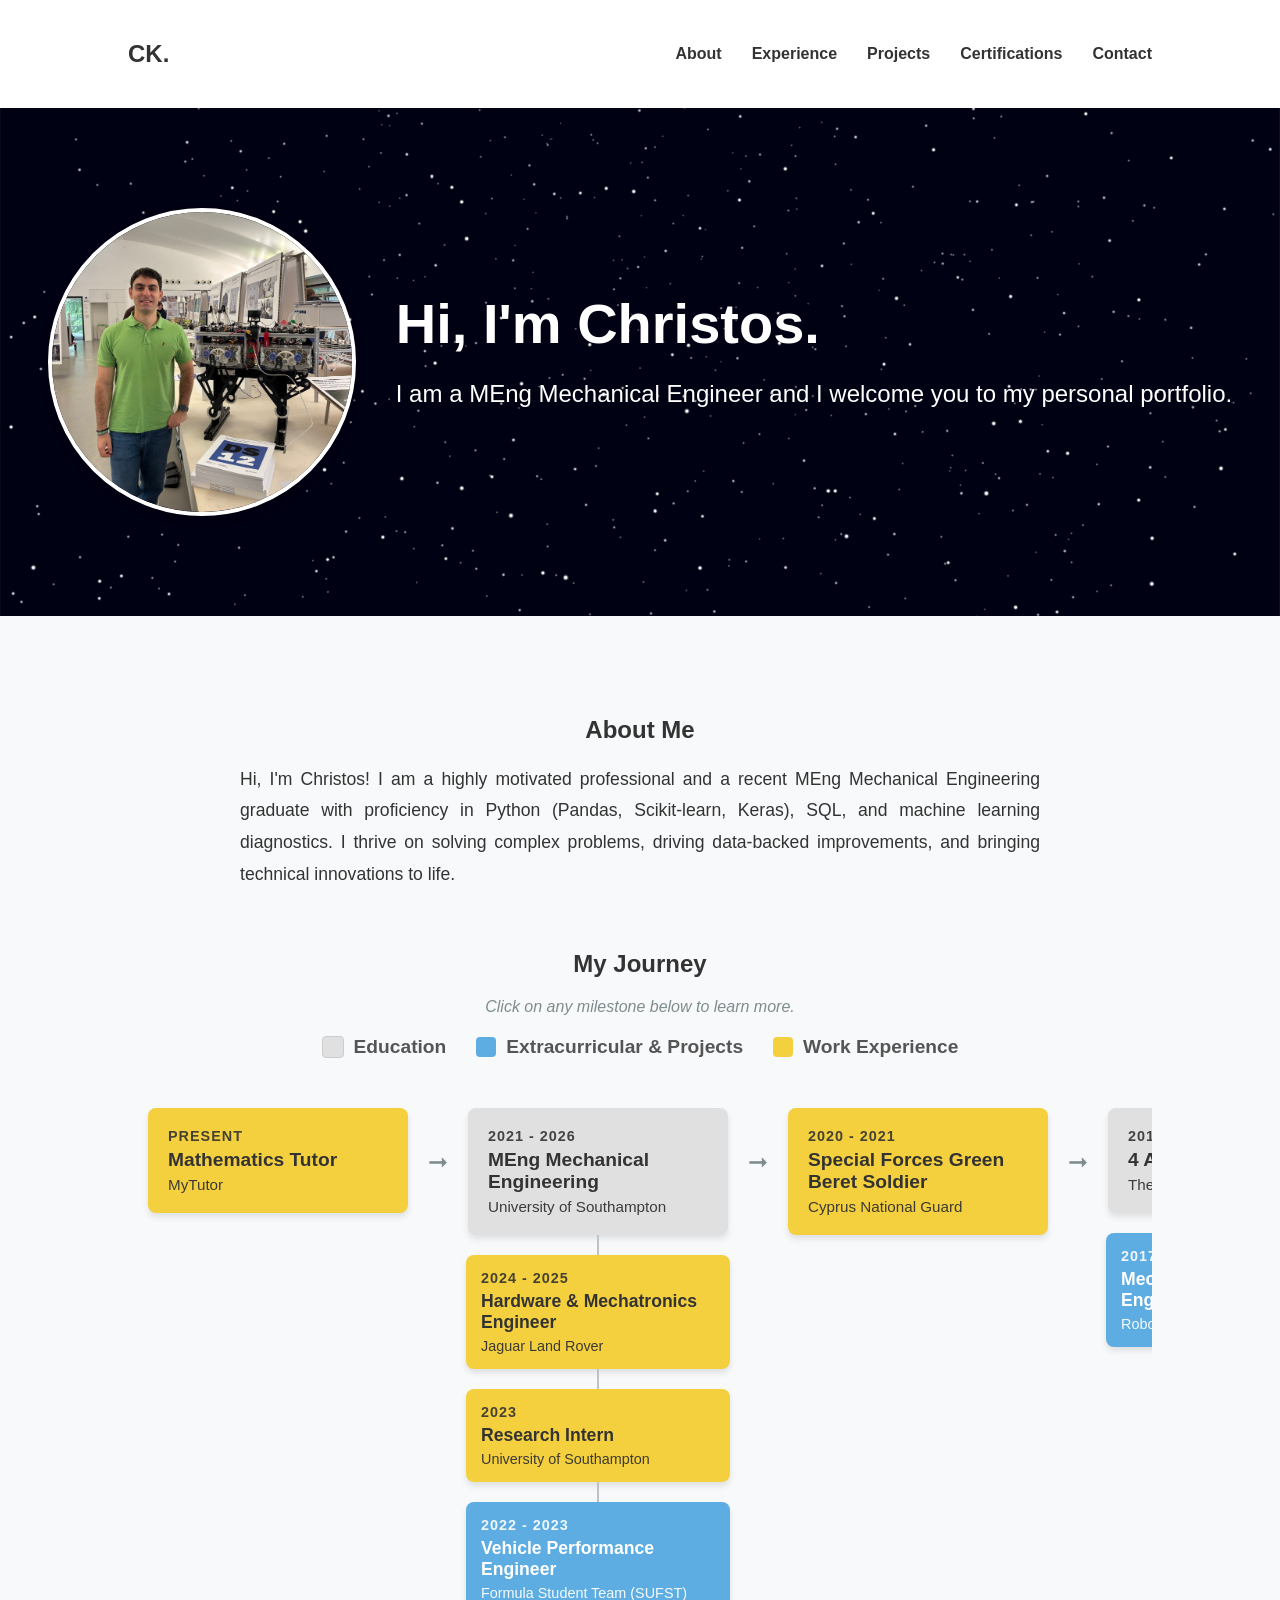
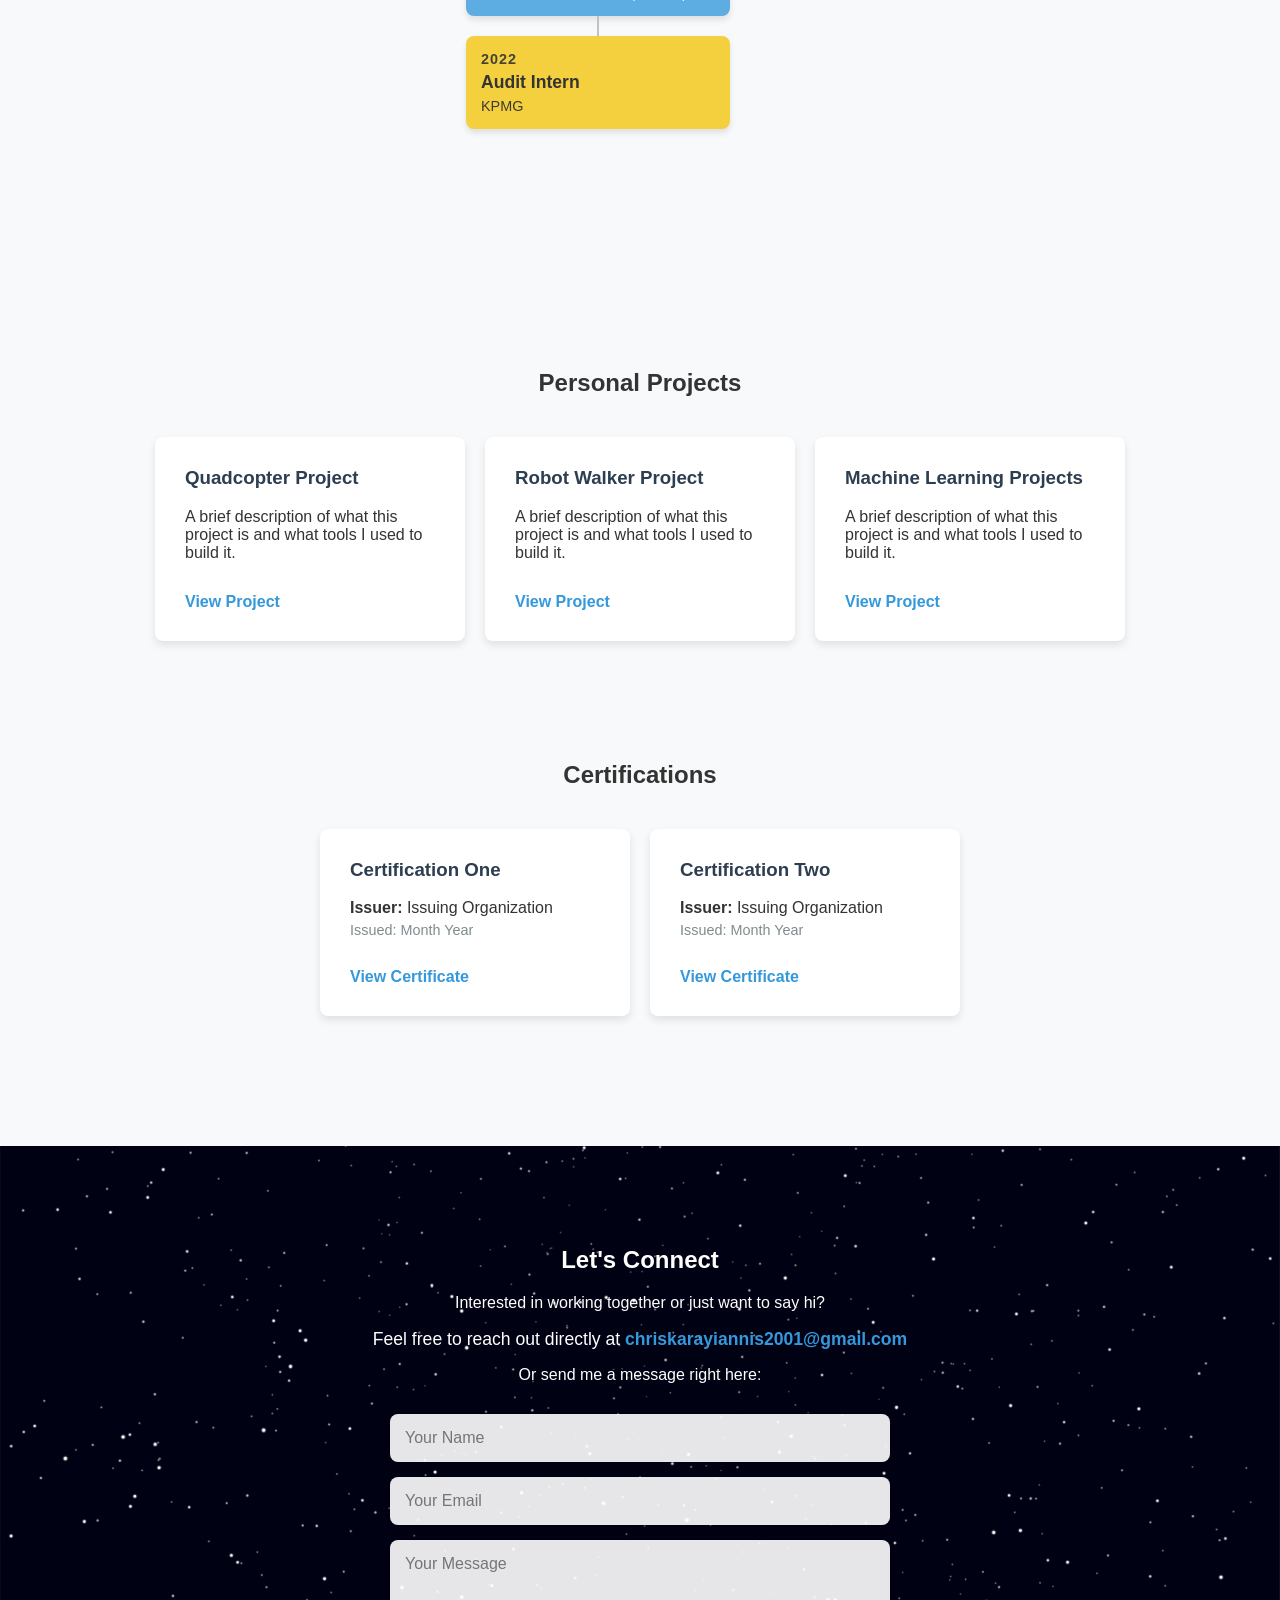
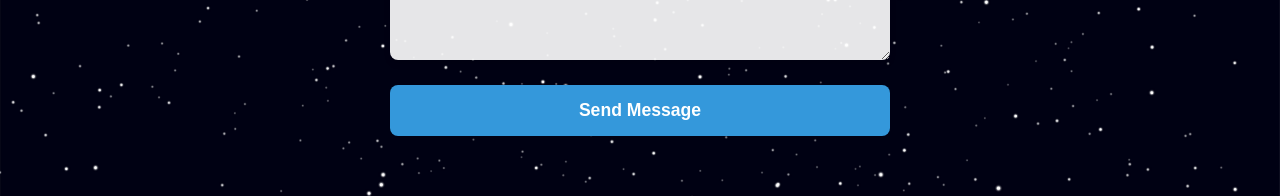
==== index.html @ 734200ec "Update index.html" ====
<!DOCTYPE html>
<html lang="en">

<head>
    <meta charset="UTF-8">
    <meta name="viewport" content="width=device-width, initial-scale=1.0">
    <title>Christos Karayiannis | Portfolio</title>
    <link rel="stylesheet" href="style.css">

    <style>
        /* General Page Setup */
        body {
            font-family: -apple-system, BlinkMacSystemFont, "SF Pro Display", "SF Pro Text", "Helvetica Neue", Helvetica, Arial, sans-serif;
            margin: 0;
            padding: 0;
            background-color: #f8f9fa;
            color: #333;
        }

        .color-edu {
            background-color: #e0e0e0;
        }

        .color-edu h3,
        .color-edu p,
        .color-edu .year {
            color: #333;
        }

        .color-extra {
            background-color: #5dade2;
        }

        .color-extra h3,
        .color-extra p,
        .color-extra .year {
            color: #ffffff;
        }

        .color-work {
            background-color: #f4d03f;
        }

        .color-work h3,
        .color-work p,
        .color-work .year {
            color: #333;
        }

        .details-wrapper {
            display: flex;
            align-items: stretch;
            justify-content: center;
            gap: 30px;
            margin-top: 40px;
            max-width: 1200px;
            margin-left: auto;
            margin-right: auto;
        }

        .experience-details-box {
            display: none;
            padding: 40px;
            border-radius: 12px;
            box-shadow: 0 15px 35px rgba(0, 0, 0, 0.15);
            text-align: left;
            flex: 1;
            max-width: 800px;
            transition: all 0.4s ease;
            margin: 0;
            margin-left: auto;
            margin-right: auto;
            position: relative;
        }

        .show-fancy {
            display: block !important;
            animation: popIn 0.5s cubic-bezier(0.16, 1, 0.3, 1) forwards;
        }

        @keyframes popIn {
            0% {
                opacity: 0;
                transform: translateY(20px) scale(0.98);
            }

            100% {
                opacity: 1;
                transform: translateY(0) scale(1);
            }
        }

        .close-btn {
            position: absolute;
            top: 20px;
            right: 25px;
            background: none;
            border: none;
            font-size: 2em;
            cursor: pointer;
            line-height: 1;
            opacity: 0.6;
            transition: opacity 0.2s ease, transform 0.2s ease;
        }

        .close-btn:hover {
            opacity: 1;
            transform: scale(1.1);
        }

        .experience-details-box h3 {
            margin-top: 0;
            font-size: 1.8em;
            margin-bottom: 15px;
            padding-right: 40px;
        }

        .experience-details-box p {
            line-height: 1.8;
            font-size: 1.1em;
            margin: 0;
        }

        .detail-images-container {
            display: flex;
            gap: 20px;
            margin-top: 30px;
            flex-wrap: wrap;
        }

        .detail-real-img {
            width: 280px;
            height: 210px;
            border-radius: 8px;
            object-fit: cover;
            box-shadow: 0 4px 10px rgba(0, 0, 0, 0.1);
            border: 2px solid rgba(255, 255, 255, 0.3);
            cursor: pointer;
            transition: transform 0.2s ease;
        }

        .detail-real-img:hover {
            transform: scale(1.03);
        }

        .detail-img-placeholder {
            width: 280px;
            height: 210px;
            border-radius: 8px;
            display: flex;
            align-items: center;
            justify-content: center;
            font-weight: bold;
            border: 2px dashed;
            transition: all 0.3s ease;
        }

        .side-nav-card {
            display: none;
            flex-direction: column;
            justify-content: center;
            width: 200px;
            padding: 20px;
            border-radius: 12px;
            cursor: pointer;
            transition: all 0.3s ease;
            opacity: 0.4;
            box-shadow: 0 4px 15px rgba(0, 0, 0, 0.05);
        }

        .show-side-card {
            display: flex !important;
        }

        .side-nav-card.empty-nav {
            visibility: hidden;
        }

        .side-nav-card:hover {
            opacity: 1 !important;
            transform: translateY(-3px);
            box-shadow: 0 8px 25px rgba(0, 0, 0, 0.1);
        }

        .prev-card {
            text-align: left;
        }

        .next-card {
            text-align: right;
        }

        .side-nav-card small {
            display: block;
            font-size: 0.85em;
            margin-bottom: 10px;
            font-weight: bold;
            text-transform: uppercase;
            letter-spacing: 1px;
            opacity: 0.8;
        }

        .side-nav-card h4 {
            margin: 0;
            font-size: 1.1em;
            line-height: 1.4;
        }

        /* Branching Timeline Styles */
        .flowchart-container {
            display: flex;
            align-items: flex-start;
            overflow-x: auto;
            padding: 20px;
            gap: 15px;
            margin-top: 30px;
            scrollbar-width: thin;
            scroll-behavior: smooth;
        }

        .timeline-column {
            display: flex;
            flex-direction: column;
            align-items: center;
        }

        .flow-box {
            min-width: 220px;
            padding: 20px;
            border-radius: 8px;
            color: white;
            text-align: left;
            box-shadow: 0 4px 6px rgba(0, 0, 0, 0.1);
            transition: transform 0.2s ease;
            cursor: pointer;
        }

        .flow-box:hover {
            transform: translateY(-5px);
        }

        .sub-box {
            width: 90%;
            min-width: 200px;
            padding: 15px;
        }

        .sub-box h3 {
            font-size: 1.1em;
        }

        .sub-box p {
            font-size: 0.9em;
        }

        .sub-branch {
            display: flex;
            flex-direction: column;
            align-items: center;
            width: 100%;
        }

        .branch-line {
            width: 2px;
            height: 20px;
            background-color: #bdc3c7;
        }

        .flow-arrow {
            font-size: 24px;
            color: #7f8c8d;
            min-width: 30px;
            text-align: center;
            margin-top: 40px;
        }

        /* Lightbox Modal Styles */
        .lightbox-modal {
            display: none;
            position: fixed;
            z-index: 9999;
            left: 0;
            top: 0;
            width: 100%;
            height: 100%;
            background-color: rgba(0, 0, 0, 0.85);
            justify-content: center;
            align-items: center;
            opacity: 0;
            transition: opacity 0.3s ease;
        }

        .lightbox-modal.show {
            display: flex;
            opacity: 1;
        }

        .lightbox-content {
            max-width: 90%;
            max-height: 90%;
            border-radius: 8px;
            box-shadow: 0 10px 40px rgba(0, 0, 0, 0.5);
            transform: scale(0.95);
            transition: transform 0.3s ease;
        }

        .lightbox-modal.show .lightbox-content {
            transform: scale(1);
        }

        .lightbox-close {
            position: absolute;
            top: 20px;
            right: 40px;
            color: white;
            font-size: 50px;
            font-weight: bold;
            cursor: pointer;
            transition: color 0.2s ease;
        }

        .lightbox-close:hover {
            color: #bdc3c7;
        }

        /* NEW: Contact Form Styles */
        .contact-form {
            display: flex;
            flex-direction: column;
            gap: 15px;
            max-width: 500px;
            margin: 30px auto 0 auto;
            width: 90%;
        }

        .contact-form input,
        .contact-form textarea {
            padding: 15px;
            border-radius: 8px;
            border: none;
            font-size: 1em;
            font-family: inherit;
            background-color: rgba(255, 255, 255, 0.9);
            box-shadow: 0 4px 6px rgba(0, 0, 0, 0.1);
            transition: outline 0.2s ease;
        }

        .contact-form input:focus,
        .contact-form textarea:focus {
            outline: 3px solid #3498db;
            background-color: #fff;
        }

        .contact-form button {
            background-color: #3498db;
            color: white;
            padding: 15px;
            border: none;
            border-radius: 8px;
            font-size: 1.1em;
            font-weight: bold;
            cursor: pointer;
            transition: background-color 0.3s ease, transform 0.1s ease;
            margin-top: 10px;
        }

        .contact-form button:hover {
            background-color: #2980b9;
        }

        .contact-form button:active {
            transform: scale(0.98);
        }
    </style>
</head>

<body>

    <nav>
        <h2>CK.</h2>
        <ul>
            <li><a href="#about">About</a></li>
            <li><a href="#experience">Experience</a></li>
            <li><a href="#projects">Projects</a></li>
            <li><a href="#certifications">Certifications</a></li>
            <li><a href="#contact">Contact</a></li>
        </ul>
    </nav>

    <header>
        <img src="profile.jpg" alt="Christos Karayiannis" class="profile-pic">
        <div class="header-text">
            <h1 class="hero-title">Hi, I'm Christos.</h1>
            <p>I am a MEng Mechanical Engineer and I welcome you to my personal portfolio.</p>
        </div>
    </header>

    <section id="about" style="padding-bottom: 20px;">
        <h2>About Me</h2>
        <p style="text-align: justify; max-width: 800px; margin: 0 auto; line-height: 1.8; font-size: 1.1em;">
            Hi, I'm Christos! I am a highly motivated professional and a recent MEng Mechanical Engineering graduate
            with proficiency in Python (Pandas, Scikit-learn, Keras), SQL, and machine learning diagnostics. I thrive on
            solving complex problems, driving data-backed improvements, and bringing technical innovations to life.
        </p>
    </section>

    <section id="experience" style="padding-top: 20px;">
        <h2>My Journey</h2>
        <p style="color: #7f8c8d; margin-bottom: 20px;"><em>Click on any milestone below to learn more.</em></p>

        <div style="display: flex; justify-content: center; gap: 30px; margin-bottom: 30px; flex-wrap: wrap;">
            <div style="display: flex; align-items: center; gap: 10px;">
                <div
                    style="width: 20px; height: 20px; border-radius: 4px; background-color: #e0e0e0; border: 1px solid #ccc;">
                </div>
                <span style="font-weight: bold; color: #555; font-size: 1.2em;">Education</span>
            </div>
            <div style="display: flex; align-items: center; gap: 10px;">
                <div style="width: 20px; height: 20px; border-radius: 4px; background-color: #5dade2;"></div>
                <span style="font-weight: bold; color: #555; font-size: 1.2em;">Extracurricular & Projects</span>
            </div>
            <div style="display: flex; align-items: center; gap: 10px;">
                <div style="width: 20px; height: 20px; border-radius: 4px; background-color: #f4d03f;"></div>
                <span style="font-weight: bold; color: #555; font-size: 1.2em;">Work Experience</span>
            </div>
        </div>

        <div class="flowchart-container">

            <div class="timeline-column">
                <div class="flow-box color-work" onclick="showDetails('tutor')">
                    <div class="year">Present</div>
                    <h3>Mathematics Tutor</h3>
                    <p>MyTutor</p>
                </div>
            </div>

            <div class="flow-arrow">&#10142;</div>

            <div class="timeline-column">
                <div class="flow-box color-edu" onclick="showDetails('meng')">
                    <div class="year">2021 - 2026</div>
                    <h3>MEng Mechanical Engineering</h3>
                    <p>University of Southampton</p>
                </div>

                <div class="sub-branch">
                    <div class="branch-line"></div>
                    <div class="flow-box sub-box color-work" onclick="showDetails('jlr')">
                        <div class="year">2024 - 2025</div>
                        <h3>Hardware & Mechatronics Engineer</h3>
                        <p>Jaguar Land Rover</p>
                    </div>

                    <div class="branch-line"></div>
                    <div class="flow-box sub-box color-work" onclick="showDetails('research')">
                        <div class="year">2023</div>
                        <h3>Research Intern</h3>
                        <p>University of Southampton</p>
                    </div>

                    <div class="branch-line"></div>
                    <div class="flow-box sub-box color-extra" onclick="showDetails('sufst')">
                        <div class="year">2022 - 2023</div>
                        <h3>Vehicle Performance Engineer</h3>
                        <p>Formula Student Team (SUFST)</p>
                    </div>

                    <div class="branch-line"></div>
                    <div class="flow-box sub-box color-work" onclick="showDetails('kpmg')">
                        <div class="year">2022</div>
                        <h3>Audit Intern</h3>
                        <p>KPMG</p>
                    </div>
                </div>
            </div>

            <div class="flow-arrow">&#10142;</div>

            <div class="timeline-column">
                <div class="flow-box color-work" onclick="showDetails('army')">
                    <div class="year">2020 - 2021</div>
                    <h3>Special Forces Green Beret Soldier</h3>
                    <p>Cyprus National Guard</p>
                </div>
            </div>

            <div class="flow-arrow">&#10142;</div>

            <div class="timeline-column">
                <div class="flow-box color-edu" onclick="showDetails('alevels')">
                    <div class="year">2013 - 2020</div>
                    <h3>4 A-Levels</h3>
                    <p>The English School of Nicosia</p>
                </div>

                <div class="sub-branch">
                    <div class="branch-line"></div>
                    <div class="flow-box sub-box color-extra" onclick="showDetails('ftc')">
                        <div class="year">2017 - 2020</div>
                        <h3>Mechanical Design Engineer</h3>
                        <p>Robotics Team (FTC)</p>
                    </div>
                </div>
            </div>

        </div>

        <div class="details-wrapper">
            <div id="prev-card-side" class="side-nav-card prev-card"></div>

            <div id="dynamic-details" class="experience-details-box">
                <button class="close-btn" id="close-details-btn" onclick="closeDetails()">&times;</button>
                <h3 id="detail-title">Role Title</h3>
                <p id="detail-text">Role description goes here.</p>
                <div id="detail-images" class="detail-images-container"></div>
            </div>

            <div id="next-card-side" class="side-nav-card next-card"></div>
        </div>

    </section>

    <section id="projects">
        <h2>Personal Projects</h2>
        <div class="project-grid">
            <div class="project-card">
                <h3>Quadcopter Project</h3>
                <p>A brief description of what this project is and what tools I used to build it.</p>
                <a href="project.html?id=1">View Project</a>
            </div>
            <div class="project-card">
                <h3>Robot Walker Project</h3>
                <p>A brief description of what this project is and what tools I used to build it.</p>
                <a href="project.html?id=2">View Project</a>
            </div>
            <div class="project-card">
                <h3>Machine Learning Projects</h3>
                <p>A brief description of what this project is and what tools I used to build it.</p>
                <a href="project.html?id=3">View Project</a>
            </div>
        </div>
    </section>

    <section id="certifications" style="padding-top: 20px;">
        <h2>Certifications</h2>
        <div class="project-grid">

            <div class="project-card">
                <h3>Certification One</h3>
                <p style="margin-bottom: 5px;"><strong>Issuer:</strong> Issuing Organization</p>
                <p style="margin-top: 0; color: #7f8c8d; font-size: 0.9em;">Issued: Month Year</p>
                <a href="#" target="_blank">View Certificate</a>
            </div>

            <div class="project-card">
                <h3>Certification Two</h3>
                <p style="margin-bottom: 5px;"><strong>Issuer:</strong> Issuing Organization</p>
                <p style="margin-top: 0; color: #7f8c8d; font-size: 0.9em;">Issued: Month Year</p>
                <a href="#" target="_blank">View Certificate</a>
            </div>

        </div>
    </section>

    <section id="contact"
        style="background-color: #2c3e50; background-image: url('galaxy.jpg'); background-size: cover; background-position: center; color: white; margin-top: 50px; padding-bottom: 60px;">
        <h2>Let's Connect</h2>
        <p>Interested in working together or just want to say hi?</p>
        <p style="font-size: 1.1em; margin-bottom: 10px;">Feel free to reach out directly at <a
                href="mailto:chriskarayiannis2001@gmail.com"
                style="color: #3498db; text-decoration: none; font-weight: bold;">chriskarayiannis2001@gmail.com</a></p>
        <p>Or send me a message right here:</p>

        <form name="contact" method="POST" data-netlify="true" class="contact-form">
            <input type="text" name="name" placeholder="Your Name" required>
            <input type="email" name="email" placeholder="Your Email" required>
            <textarea name="message" placeholder="Your Message" rows="5" required></textarea>
            <button type="submit">Send Message</button>
        </form>
    </section>

    <div id="lightbox" class="lightbox-modal" onclick="closeLightbox()">
        <span class="lightbox-close">&times;</span>
        <img class="lightbox-content" id="lightbox-img" src="" alt="Expanded View">
    </div>

    <script>
        const scrollContainer = document.querySelector(".flowchart-container");

        scrollContainer.addEventListener("wheel", (evt) => {
            if (Math.abs(evt.deltaX) > Math.abs(evt.deltaY)) return;

            const isAtStart = scrollContainer.scrollLeft === 0;
            const isAtEnd = Math.ceil(scrollContainer.scrollLeft + scrollContainer.clientWidth) >= scrollContainer.scrollWidth;

            if (evt.deltaY < 0 && isAtStart) return;
            if (evt.deltaY > 0 && isAtEnd) return;

            evt.preventDefault();
            scrollContainer.scrollBy({
                left: evt.deltaY < 0 ? -450 : 450,
                behavior: "smooth"
            });
        }, { passive: false });

        const expData = {
            'tutor': {
                theme: 'work',
                title: 'Mathematics Tutor @ MyTutor',
                text: 'Delivered more than 270 lessons, earning a perfect 5-star rating across student reviews. Improved student exam scores by 15% through targeted interventions and root-cause analysis of student struggles.',
                images: []
            },
            'meng': {
                theme: 'edu',
                title: 'MEng Mechanical Engineering @ Univ. of Southampton',
                text: 'Predicted First Class. Dissertation focused on Gaussian Mixture Models (Python) through Machine Learning for Rolling Element Bearing fault diagnosis. Individual project utilized Convolutional Neural Networks (Python) for MNIST classification.',
                images: []
            },
            'jlr': {
                theme: 'work',
                title: 'Hardware & Mechatronics Engineer @ Jaguar Land Rover',
                text: 'Presented data-backed conclusions to 50+ stakeholders and eliminated redundant requirements via Excel statistical analysis. Streamlined Agile task management in Jira and implemented Six Sigma DMAIC techniques, reducing turnaround time by 2 days.',
                images: ['JLR-1.jpg', 'JLR-2.jpg', 'JLR-3.jpg', 'JLR-4.jpg', 'JLR-5.jpg', 'JLR-6.jpg']
            },
            'research': {
                theme: 'work',
                title: 'Research Intern @ Univ. of Southampton',
                text: 'Improved fluid extraction efficiency using an MSLA 3D-printer and micro-needle technology. Conducted intensive fluid flow assessments to optimise the manufacturing process.',
                images: []
            },
            'sufst': {
                theme: 'extra',
                title: 'Vehicle Performance Engineer @ SUFST',
                text: 'Designed 3 iterations of a slip angle sensor for the Formula Student car, providing key insights into vehicle dynamics. Generated real-time data from 15+ test laps to guide optimisation.',
                images: []
            },
            'kpmg': {
                theme: 'work',
                title: 'Audit Intern @ KPMG',
                text: 'Reviewed over 30 client financial statements, identifying and resolving discrepancies with strong attention to detail. Eliminated 2 hours of weekly manual work by optimising Excel-based financial reporting.',
                images: []
            },
            'army': {
                theme: 'work',
                title: 'Special Forces Green Beret @ Cyprus National Guard',
                text: 'Directed 10+ high-intensity hikes for junior soldiers, showcasing strong time management and strategic planning under pressure in demanding environments.',
                images: []
            },
            'ftc': {
                theme: 'extra',
                title: 'Mechanical Design Engineer @ Robotics Team (FTC)',
                text: 'Secured the prestigious Inspire Award and reached the top 20% internationally by achieving demanding team goals. Mentored refugees in STEM concepts to foster an inclusive learning environment.',
                images: []
            },
            'alevels': {
                theme: 'edu',
                title: '4 A-Levels @ The English School of Nicosia',
                text: 'Achieved outstanding results including Mathematics (A*), Further Mathematics (A), Physics (A), and Modern Greek (A).',
                images: []
            }
        };

        const themes = {
            'edu': { bg: 'linear-gradient(135deg, #e0e0e0, #f5f5f5)', text: '#333333', imgBg: 'rgba(255, 255, 255, 0.6)', imgBorder: 'rgba(0, 0, 0, 0.2)', closeBtn: '#333' },
            'extra': { bg: 'linear-gradient(135deg, #5dade2, #2980b9)', text: '#ffffff', imgBg: 'rgba(255, 255, 255, 0.15)', imgBorder: 'rgba(255, 255, 255, 0.4)', closeBtn: '#fff' },
            'work': { bg: 'linear-gradient(135deg, #f4d03f, #f1c40f)', text: '#333333', imgBg: 'rgba(255, 255, 255, 0.5)', imgBorder: 'rgba(0, 0, 0, 0.2)', closeBtn: '#333' }
        };

        const timelineOrder = ['tutor', 'meng', 'jlr', 'research', 'sufst', 'kpmg', 'army', 'ftc', 'alevels'];
        let activeBoxId = null;

        function openLightbox(imgSrc) {
            const lightbox = document.getElementById('lightbox');
            const lightboxImg = document.getElementById('lightbox-img');
            lightboxImg.src = imgSrc;
            lightbox.classList.add('show');
            document.body.style.overflow = 'hidden';
        }

        function closeLightbox() {
            const lightbox = document.getElementById('lightbox');
            lightbox.classList.remove('show');
            document.body.style.overflow = 'auto';
        }

        function closeDetails() {
            const detailsBox = document.getElementById('dynamic-details');
            const prevCard = document.getElementById('prev-card-side');
            const nextCard = document.getElementById('next-card-side');

            detailsBox.classList.remove('show-fancy');
            prevCard.classList.remove('show-side-card');
            nextCard.classList.remove('show-side-card');
            activeBoxId = null;
        }

        function showDetails(id) {
            if (activeBoxId === id) {
                closeDetails();
                return;
            }

            activeBoxId = id;
            let currentIndex = timelineOrder.indexOf(id);
            const data = expData[id];
            const activeTheme = themes[data.theme];

            const detailsBox = document.getElementById('dynamic-details');
            const prevCard = document.getElementById('prev-card-side');
            const nextCard = document.getElementById('next-card-side');
            const titleElement = document.getElementById('detail-title');
            const textElement = document.getElementById('detail-text');
            const imagesContainer = document.getElementById('detail-images');
            const closeBtn = document.getElementById('close-details-btn');

            titleElement.innerText = data.title;
            textElement.innerText = data.text;

            detailsBox.style.background = activeTheme.bg;
            detailsBox.style.color = activeTheme.text;
            titleElement.style.color = activeTheme.text;
            textElement.style.color = activeTheme.text;
            closeBtn.style.color = activeTheme.closeBtn;

            let imagesHTML = '';
            const imgArray = data.images || [];

            if (imgArray.length > 0) {
                imgArray.forEach((imgSrc, index) => {
                    imagesHTML += `<img src="${imgSrc}" class="detail-real-img" alt="Experience Image ${index + 1}" onclick="openLightbox(this.src)">`;
                });
            } else {
                imagesHTML += `<div class="detail-img-placeholder" style="background-color: ${activeTheme.imgBg}; color: ${activeTheme.text}; border-color: ${activeTheme.imgBorder};">[Picture 1]</div>`;
                imagesHTML += `<div class="detail-img-placeholder" style="background-color: ${activeTheme.imgBg}; color: ${activeTheme.text}; border-color: ${activeTheme.imgBorder};">[Picture 2]</div>`;
            }

            imagesContainer.innerHTML = imagesHTML;

            if (currentIndex > 0) {
                let prevId = timelineOrder[currentIndex - 1];
                let prevData = expData[prevId];
                let shortTitle = prevData.title.split(' @')[0];
                let prevTheme = themes[prevData.theme];

                prevCard.innerHTML = `<small>&#8592; Previous</small><h4>${shortTitle}</h4>`;
                prevCard.style.background = prevTheme.bg;
                prevCard.style.color = prevTheme.text;
                prevCard.onclick = () => showDetails(prevId);

                prevCard.classList.remove('empty-nav');
                prevCard.classList.add('show-side-card');
            } else {
                prevCard.classList.add('empty-nav');
                prevCard.classList.remove('show-side-card');
                prevCard.onclick = null;
            }

            if (currentIndex < timelineOrder.length - 1) {
                let nextId = timelineOrder[currentIndex + 1];
                let nextData = expData[nextId];
                let shortTitle = nextData.title.split(' @')[0];
                let nextTheme = themes[nextData.theme];

                nextCard.innerHTML = `<small>Next &#8594;</small><h4>${shortTitle}</h4>`;
                nextCard.style.background = nextTheme.bg;
                nextCard.style.color = nextTheme.text;
                nextCard.onclick = () => showDetails(nextId);

                nextCard.classList.remove('empty-nav');
                nextCard.classList.add('show-side-card');
            } else {
                nextCard.classList.add('empty-nav');
                nextCard.classList.remove('show-side-card');
                nextCard.onclick = null;
            }

            detailsBox.classList.remove('show-fancy');
            void detailsBox.offsetWidth;
            detailsBox.classList.add('show-fancy');

            detailsBox.scrollIntoView({ behavior: 'smooth', block: 'nearest' });
        }
    </script>

</body>

</html>
---- style.css ----
/* General Page Setup */
body {
    font-family: -apple-system, BlinkMacSystemFont, "SF Pro Display", "SF Pro Text", "Helvetica Neue", Helvetica, Arial, sans-serif;
    margin: 0;
    padding: 0;
    background-color: #f8f9fa;
    color: #333;
}

/* Navigation Bar Style */
nav {
    display: flex;
    justify-content: space-between;
    align-items: center;
    padding: 20px 10%;
    background-color: #ffffff;
    box-shadow: 0 2px 5px rgba(0, 0, 0, 0.05);
}

nav ul {
    list-style: none;
    display: flex;
    gap: 30px;
}

nav a {
    text-decoration: none;
    color: #333;
    font-weight: bold;
}

/* Hero Section Style */
header {
    display: flex;
    justify-content: center;
    align-items: center;
    gap: 40px;
    text-align: left;
    padding: 100px 20px;
    background-color: #2c3e50;
    background-image: url('galaxy.jpg');
    background-size: cover;
    background-position: center;
    color: #ffffff;
}

/* Hero Title Style */
.hero-title {
    font-size: 3.5em;
    margin: 0 0 10px 0;
}

/* Hero Subtitle Style */
.header-text p {
    font-size: 1.5em;
}

/* Profile Picture Style */
.profile-pic {
    width: 300px;
    height: 300px;
    border-radius: 50%;
    object-fit: cover;
    border: 4px solid #ffffff;
    box-shadow: 0 4px 8px rgba(0, 0, 0, 0.2);
    margin-bottom: 0;
}

/* Section Style */
section {
    padding: 80px 10%;
    text-align: center;
}

/* Experience Flow Chart Styles */
.flowchart-container {
    display: flex;
    align-items: center;
    overflow-x: auto;
    padding: 20px;
    gap: 15px;
    margin-top: 30px;
    scrollbar-width: thin;
    scroll-behavior: smooth;
    /* Adds a fluid gliding effect */
}

.flow-box {
    min-width: 220px;
    padding: 20px;
    border-radius: 8px;
    color: white;
    text-align: left;
    box-shadow: 0 4px 6px rgba(0, 0, 0, 0.1);
    transition: transform 0.2s ease;
}

.flow-box:hover {
    transform: translateY(-5px);
}

.flow-box .year {
    font-size: 0.9em;
    font-weight: bold;
    opacity: 0.9;
    margin-bottom: 5px;
    text-transform: uppercase;
    letter-spacing: 1px;
}

.flow-box h3 {
    margin: 5px 0;
    font-size: 1.2em;
    color: white;
}

.flow-box p {
    margin: 0;
    font-size: 0.95em;
    opacity: 0.95;
}

.flow-arrow {
    font-size: 24px;
    color: #7f8c8d;
    min-width: 30px;
    text-align: center;
}

/* Categorical Colors for the Journey Timeline */
.color-edu {
    background-color: #e0e0e0;
    /* Light Grey */
}

.color-edu h3,
.color-edu p,
.color-edu .year {
    color: #333;
    /* Dark text for readability */
}

.color-extra {
    background-color: #5dade2;
    /* Light Blue */
}

.color-extra h3,
.color-extra p,
.color-extra .year {
    color: #ffffff;
    /* White text */
}

.color-work {
    background-color: #f4d03f;
    /* Yellow */
}

.color-work h3,
.color-work p,
.color-work .year {
    color: #333;
    /* Dark text for readability */
}

/* Project Grid Style */
.project-grid {
    display: flex;
    justify-content: center;
    gap: 20px;
    margin-top: 40px;
    flex-wrap: wrap;
}

.project-card {
    background-color: #ffffff;
    padding: 30px;
    border-radius: 8px;
    width: 250px;
    box-shadow: 0 4px 8px rgba(0, 0, 0, 0.1);
    transition: transform 0.3s ease;
    text-align: left;
}

.project-card:hover {
    transform: translateY(-10px);
}

.project-card h3 {
    margin-top: 0;
    color: #2c3e50;
}

.project-card a {
    display: inline-block;
    margin-top: 15px;
    text-decoration: none;
    color: #3498db;
    font-weight: bold;
}

/* Project Template Page Styles */
.project-images {
    background-color: #ffffff;
    padding: 50px;
    border-radius: 8px;
    margin-top: 30px;
    box-shadow: 0 4px 8px rgba(0, 0, 0, 0.05);
    min-height: 200px;
    display: flex;
    align-items: center;
    justify-content: center;
    color: #7f8c8d;
}
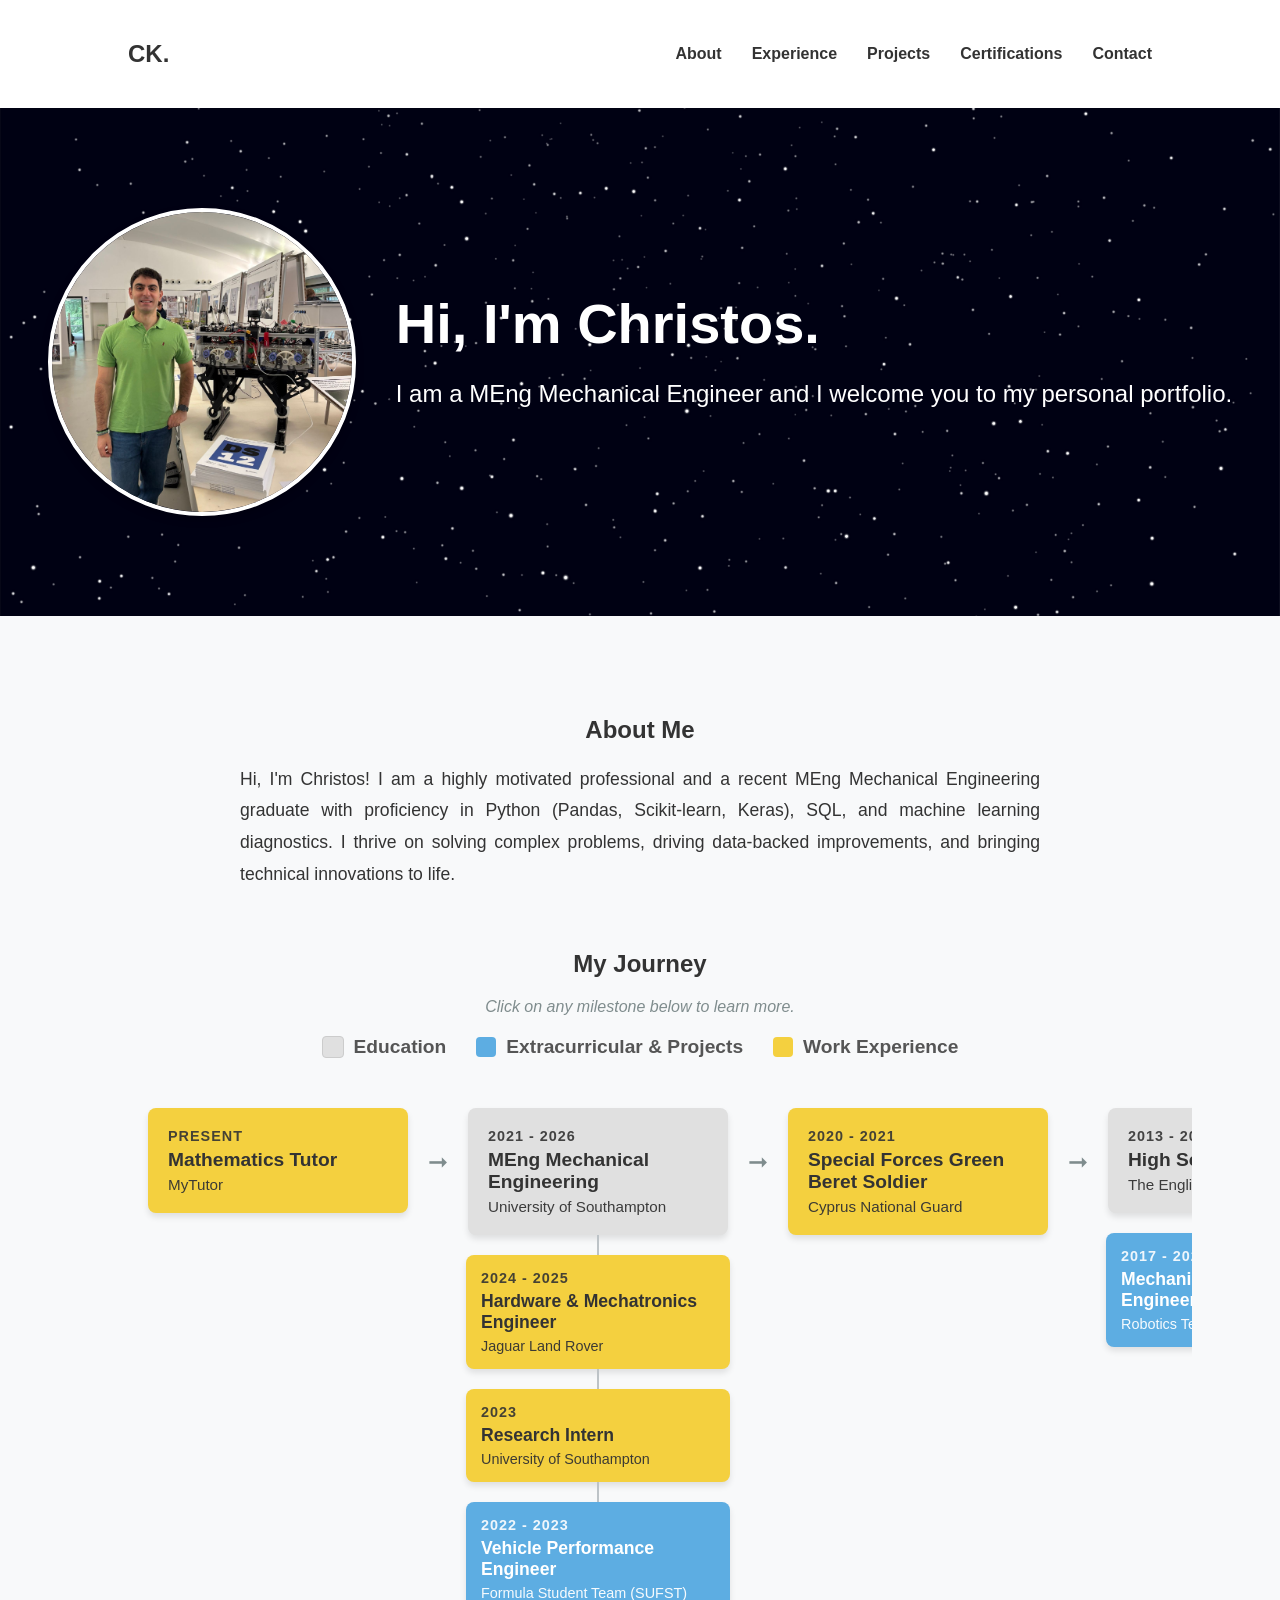
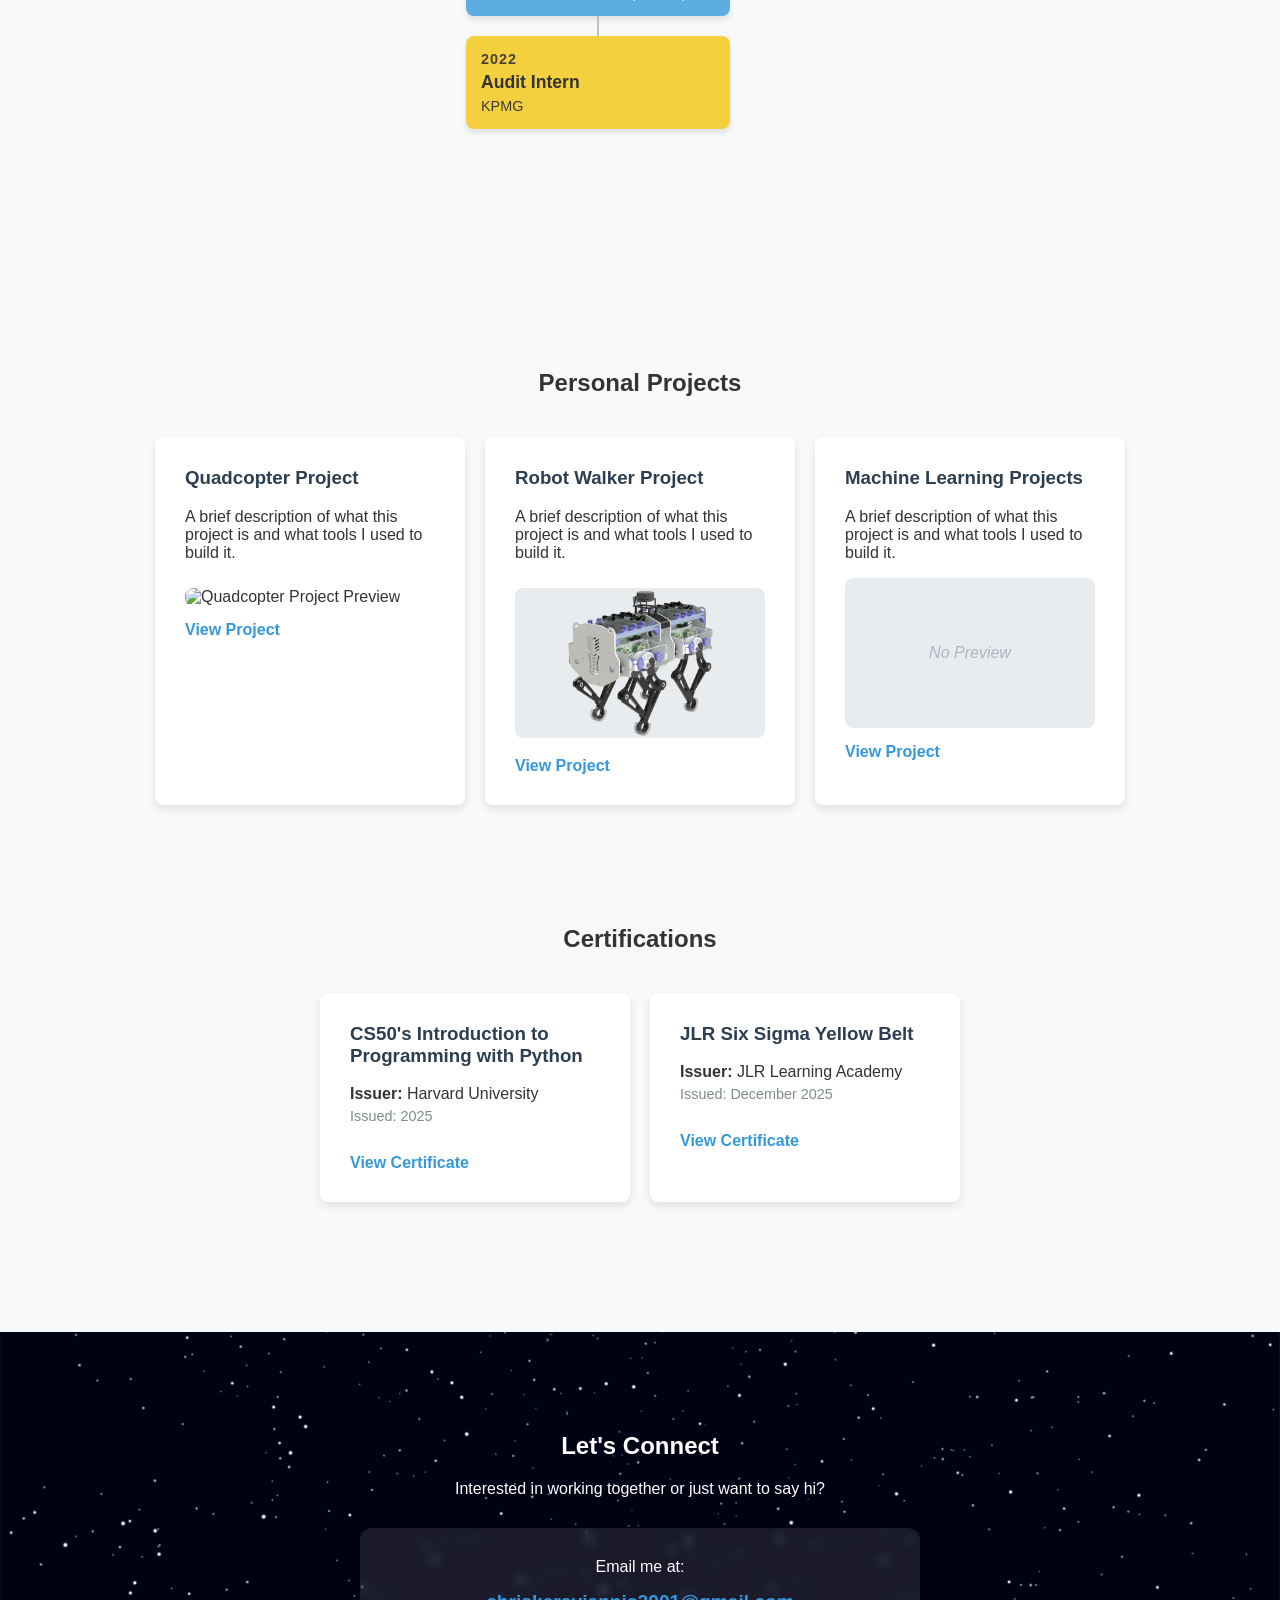
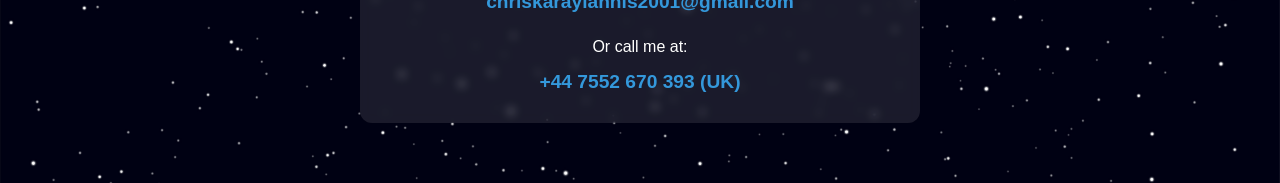
==== commit d8ceaf95: "w" ====
--- a/index.html
+++ b/index.html
@@ -15,6 +15,10 @@
             padding: 0;
             background-color: #f8f9fa;
             color: #333;
+        }
+
+        html {
+            scroll-behavior: smooth;
         }
 
         .color-edu {
@@ -122,14 +126,14 @@
         }
 
         .detail-images-container {
-            display: flex;
+            display: grid;
+            grid-template-columns: 1fr 1fr;
             gap: 20px;
             margin-top: 30px;
-            flex-wrap: wrap;
         }
 
         .detail-real-img {
-            width: 280px;
+            width: 100%;
             height: 210px;
             border-radius: 8px;
             object-fit: cover;
@@ -144,7 +148,7 @@
         }
 
         .detail-img-placeholder {
-            width: 280px;
+            width: 100%;
             height: 210px;
             border-radius: 8px;
             display: flex;
@@ -213,7 +217,9 @@
             overflow-x: auto;
             padding: 20px;
             gap: 15px;
-            margin-top: 30px;
+            margin: 30px auto 0 auto;
+            width: fit-content;
+            max-width: 100%;
             scrollbar-width: thin;
             scroll-behavior: smooth;
         }
@@ -323,53 +329,30 @@
             color: #bdc3c7;
         }
 
-        /* NEW: Contact Form Styles */
-        .contact-form {
+        /* Contact Section Specific Styles */
+        .contact-info-container {
             display: flex;
             flex-direction: column;
             gap: 15px;
             max-width: 500px;
             margin: 30px auto 0 auto;
             width: 90%;
-        }
-
-        .contact-form input,
-        .contact-form textarea {
-            padding: 15px;
-            border-radius: 8px;
-            border: none;
-            font-size: 1em;
-            font-family: inherit;
-            background-color: rgba(255, 255, 255, 0.9);
-            box-shadow: 0 4px 6px rgba(0, 0, 0, 0.1);
-            transition: outline 0.2s ease;
-        }
-
-        .contact-form input:focus,
-        .contact-form textarea:focus {
-            outline: 3px solid #3498db;
-            background-color: #fff;
-        }
-
-        .contact-form button {
-            background-color: #3498db;
-            color: white;
-            padding: 15px;
-            border: none;
-            border-radius: 8px;
-            font-size: 1.1em;
+            background-color: rgba(255, 255, 255, 0.1);
+            padding: 30px;
+            border-radius: 12px;
+            backdrop-filter: blur(5px);
+        }
+
+        .contact-link {
+            color: #3498db;
+            text-decoration: none;
             font-weight: bold;
-            cursor: pointer;
-            transition: background-color 0.3s ease, transform 0.1s ease;
-            margin-top: 10px;
-        }
-
-        .contact-form button:hover {
-            background-color: #2980b9;
-        }
-
-        .contact-form button:active {
-            transform: scale(0.98);
+            font-size: 1.2em;
+            transition: color 0.2s ease;
+        }
+
+        .contact-link:hover {
+            color: #2980b9;
         }
     </style>
 </head>
@@ -490,7 +473,7 @@
             <div class="timeline-column">
                 <div class="flow-box color-edu" onclick="showDetails('alevels')">
                     <div class="year">2013 - 2020</div>
-                    <h3>4 A-Levels</h3>
+                    <h3>High School Diploma</h3>
                     <p>The English School of Nicosia</p>
                 </div>
 
@@ -527,16 +510,24 @@
             <div class="project-card">
                 <h3>Quadcopter Project</h3>
                 <p>A brief description of what this project is and what tools I used to build it.</p>
+                <img src="quadcopter-1.jpg" alt="Quadcopter Project Preview"
+                    style="width: 100%; height: 150px; object-fit: cover; border-radius: 8px; margin-top: 10px;">
                 <a href="project.html?id=1">View Project</a>
             </div>
             <div class="project-card">
                 <h3>Robot Walker Project</h3>
                 <p>A brief description of what this project is and what tools I used to build it.</p>
+                <img src="RobotWalker-1.jpg" alt="Robot Walker Project Preview"
+                    style="width: 100%; height: 150px; object-fit: contain; background-color: #e9ecef; border-radius: 8px; margin-top: 10px;">
                 <a href="project.html?id=2">View Project</a>
             </div>
             <div class="project-card">
                 <h3>Machine Learning Projects</h3>
                 <p>A brief description of what this project is and what tools I used to build it.</p>
+                <div
+                    style="width: 100%; height: 150px; border-radius: 8px; margin-top: 10px; background-color: #e9ecef; display: flex; align-items: center; justify-content: center; color: #adb5bd; font-style: italic;">
+                    No Preview
+                </div>
                 <a href="project.html?id=3">View Project</a>
             </div>
         </div>
@@ -547,17 +538,18 @@
         <div class="project-grid">
 
             <div class="project-card">
-                <h3>Certification One</h3>
-                <p style="margin-bottom: 5px;"><strong>Issuer:</strong> Issuing Organization</p>
-                <p style="margin-top: 0; color: #7f8c8d; font-size: 0.9em;">Issued: Month Year</p>
-                <a href="#" target="_blank">View Certificate</a>
+                <h3>CS50's Introduction to Programming with Python</h3>
+                <p style="margin-bottom: 5px;"><strong>Issuer:</strong> Harvard University</p>
+                <p style="margin-top: 0; color: #7f8c8d; font-size: 0.9em;">Issued: 2025</p>
+                <a href="CS50 Introduction to Python Certificate - Christos Karayiannis.jpg" target="_blank">View
+                    Certificate</a>
             </div>
 
             <div class="project-card">
-                <h3>Certification Two</h3>
-                <p style="margin-bottom: 5px;"><strong>Issuer:</strong> Issuing Organization</p>
-                <p style="margin-top: 0; color: #7f8c8d; font-size: 0.9em;">Issued: Month Year</p>
-                <a href="#" target="_blank">View Certificate</a>
+                <h3>JLR Six Sigma Yellow Belt</h3>
+                <p style="margin-bottom: 5px;"><strong>Issuer:</strong> JLR Learning Academy</p>
+                <p style="margin-top: 0; color: #7f8c8d; font-size: 0.9em;">Issued: December 2025</p>
+                <a href="Six Sigma Yellow Belt Certificate.jpg" target="_blank">View Certificate</a>
             </div>
 
         </div>
@@ -567,17 +559,14 @@
         style="background-color: #2c3e50; background-image: url('galaxy.jpg'); background-size: cover; background-position: center; color: white; margin-top: 50px; padding-bottom: 60px;">
         <h2>Let's Connect</h2>
         <p>Interested in working together or just want to say hi?</p>
-        <p style="font-size: 1.1em; margin-bottom: 10px;">Feel free to reach out directly at <a
-                href="mailto:chriskarayiannis2001@gmail.com"
-                style="color: #3498db; text-decoration: none; font-weight: bold;">chriskarayiannis2001@gmail.com</a></p>
-        <p>Or send me a message right here:</p>
-
-        <form name="contact" method="POST" data-netlify="true" class="contact-form">
-            <input type="text" name="name" placeholder="Your Name" required>
-            <input type="email" name="email" placeholder="Your Email" required>
-            <textarea name="message" placeholder="Your Message" rows="5" required></textarea>
-            <button type="submit">Send Message</button>
-        </form>
+
+        <div class="contact-info-container">
+            <p style="margin: 0;">Email me at:</p>
+            <a href="mailto:chriskarayiannis2001@gmail.com" class="contact-link">chriskarayiannis2001@gmail.com</a>
+
+            <p style="margin: 0; margin-top: 10px;">Or call me at:</p>
+            <a href="tel:+447552670393" class="contact-link">+44 7552 670 393 (UK)</a>
+        </div>
     </section>
 
     <div id="lightbox" class="lightbox-modal" onclick="closeLightbox()">
@@ -608,8 +597,8 @@
             'tutor': {
                 theme: 'work',
                 title: 'Mathematics Tutor @ MyTutor',
-                text: 'Delivered more than 270 lessons, earning a perfect 5-star rating across student reviews. Improved student exam scores by 15% through targeted interventions and root-cause analysis of student struggles.',
-                images: []
+                text: 'Delivered more than 400 lessons, earning a perfect 5-star rating across student reviews. Improved student exam scores by 15% through targeted interventions and root-cause analysis of student struggles.',
+                images: ['Mytutor-0.jpg', 'Mytutor-1.jpg', 'Mytutor-2.jpg', 'Mytutor-3.jpg', 'Mytutor-4.jpg']
             },
             'meng': {
                 theme: 'edu',
@@ -651,13 +640,13 @@
                 theme: 'extra',
                 title: 'Mechanical Design Engineer @ Robotics Team (FTC)',
                 text: 'Secured the prestigious Inspire Award and reached the top 20% internationally by achieving demanding team goals. Mentored refugees in STEM concepts to foster an inclusive learning environment.',
-                images: []
+                images: ['Robotics-1.jpg', 'Robotics-2.jpg', 'Robotics-3.jpg', 'Robotics-4.jpg']
             },
             'alevels': {
                 theme: 'edu',
                 title: '4 A-Levels @ The English School of Nicosia',
                 text: 'Achieved outstanding results including Mathematics (A*), Further Mathematics (A), Physics (A), and Modern Greek (A).',
-                images: []
+                images: ['HighSchool Apolytirion.jpg']
             }
         };
 
@@ -728,7 +717,11 @@
 
             if (imgArray.length > 0) {
                 imgArray.forEach((imgSrc, index) => {
-                    imagesHTML += `<img src="${imgSrc}" class="detail-real-img" alt="Experience Image ${index + 1}" onclick="openLightbox(this.src)">`;
+                    // If there's an odd number of images, make the last one span both columns
+                    const isLastOnOwnRow = imgArray.length % 2 !== 0 && index === imgArray.length - 1;
+                    // Allow single-row images to grow naturally in height instead of forcing 210px
+                    const style = isLastOnOwnRow ? 'style="grid-column: span 2; height: auto; max-height: 700px; width: auto; max-width: 100%; justify-self: center; object-fit: contain;"' : '';
+                    imagesHTML += `<img src="${imgSrc}" class="detail-real-img" ${style} alt="Experience Image ${index + 1}" onclick="openLightbox(this.src)">`;
                 });
             } else {
                 imagesHTML += `<div class="detail-img-placeholder" style="background-color: ${activeTheme.imgBg}; color: ${activeTheme.text}; border-color: ${activeTheme.imgBorder};">[Picture 1]</div>`;
--- a/style.css
+++ b/style.css
@@ -1,3 +1,7 @@
+html {
+    scroll-behavior: smooth;
+}
+
 /* General Page Setup */
 body {
     font-family: -apple-system, BlinkMacSystemFont, "SF Pro Display", "SF Pro Text", "Helvetica Neue", Helvetica, Arial, sans-serif;
@@ -79,7 +83,9 @@
     overflow-x: auto;
     padding: 20px;
     gap: 15px;
-    margin-top: 30px;
+    margin: 30px auto 0 auto;
+    width: fit-content;
+    max-width: 100%;
     scrollbar-width: thin;
     scroll-behavior: smooth;
     /* Adds a fluid gliding effect */
@@ -212,4 +218,4 @@
     align-items: center;
     justify-content: center;
     color: #7f8c8d;
-}
+}
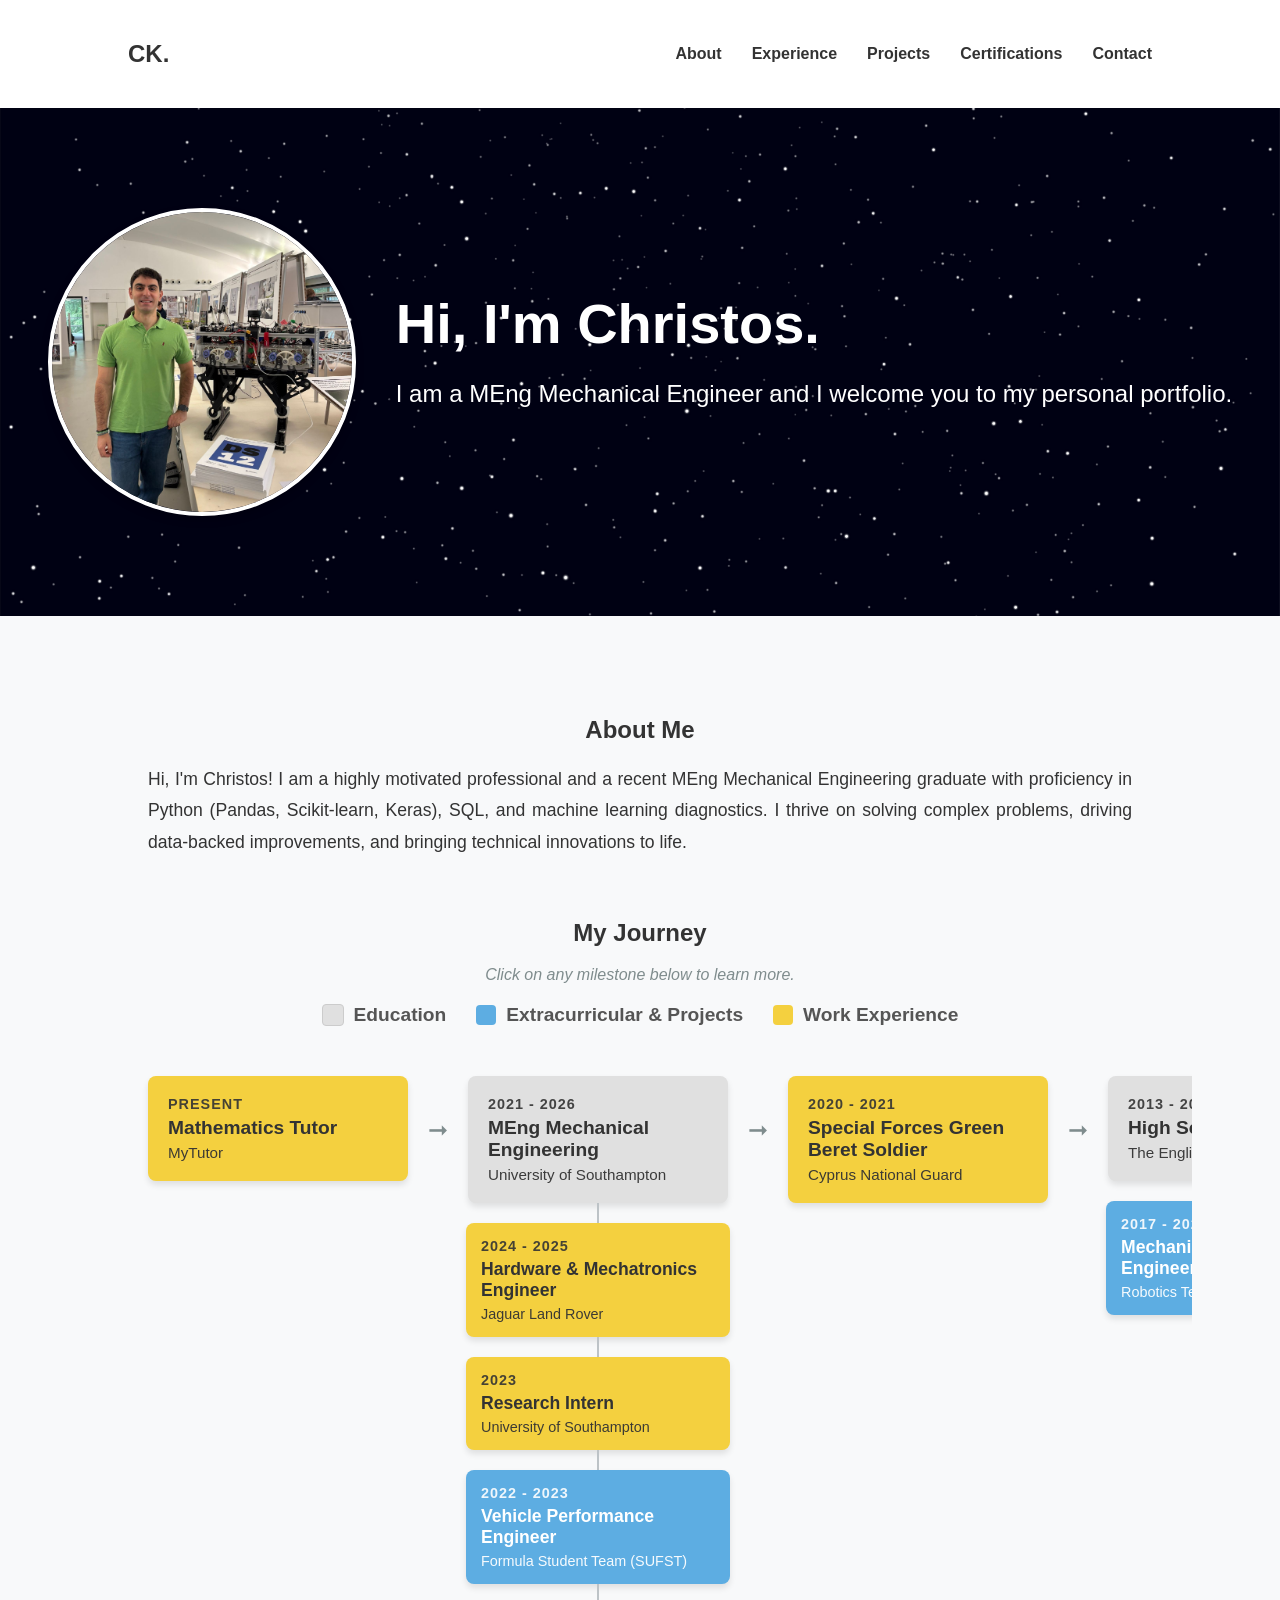
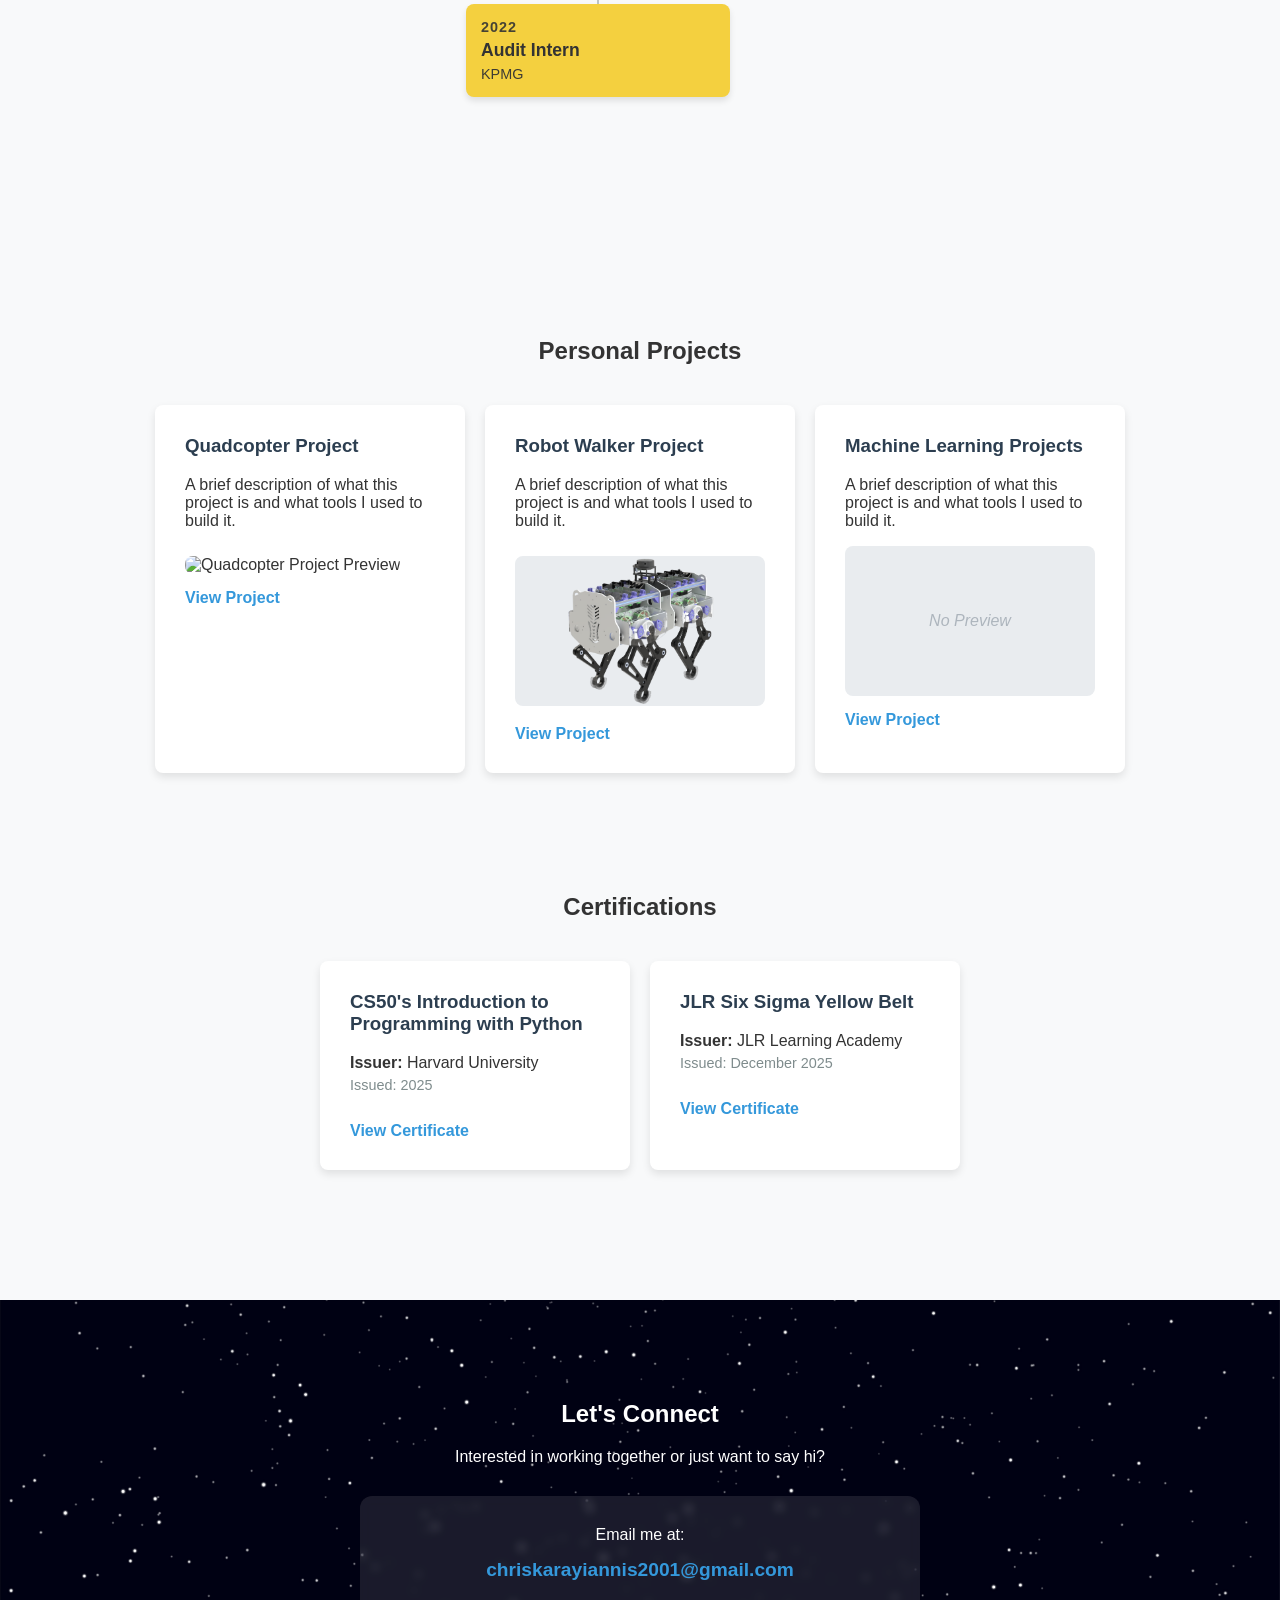
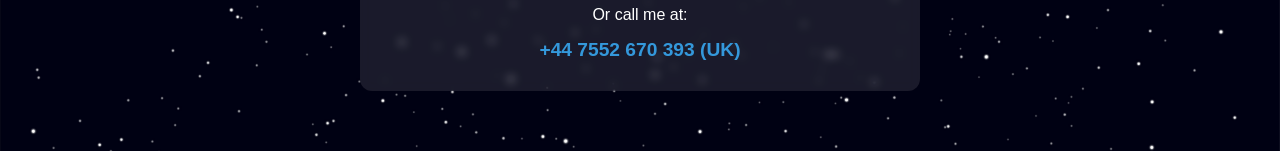
==== commit 82eefd69: "m" ====
--- a/index.html
+++ b/index.html
@@ -380,7 +380,8 @@
 
     <section id="about" style="padding-bottom: 20px;">
         <h2>About Me</h2>
-        <p style="text-align: justify; max-width: 800px; margin: 0 auto; line-height: 1.8; font-size: 1.1em;">
+        <p
+            style="text-align: justify; max-width: 100%; padding: 0 20px; margin: 0 auto; line-height: 1.8; font-size: 1.1em;">
             Hi, I'm Christos! I am a highly motivated professional and a recent MEng Mechanical Engineering graduate
             with proficiency in Python (Pandas, Scikit-learn, Keras), SQL, and machine learning diagnostics. I thrive on
             solving complex problems, driving data-backed improvements, and bringing technical innovations to life.
@@ -604,7 +605,7 @@
                 theme: 'edu',
                 title: 'MEng Mechanical Engineering @ Univ. of Southampton',
                 text: 'Predicted First Class. Dissertation focused on Gaussian Mixture Models (Python) through Machine Learning for Rolling Element Bearing fault diagnosis. Individual project utilized Convolutional Neural Networks (Python) for MNIST classification.',
-                images: []
+                images: ['FINAL POSTER-1.JPG', 'degree-1.jpg', 'degree-2.jpg', 'degree-3.jpg']
             },
             'jlr': {
                 theme: 'work',
@@ -644,7 +645,7 @@
             },
             'alevels': {
                 theme: 'edu',
-                title: '4 A-Levels @ The English School of Nicosia',
+                title: 'High School Diploma @ The English School of Nicosia',
                 text: 'Achieved outstanding results including Mathematics (A*), Further Mathematics (A), Physics (A), and Modern Greek (A).',
                 images: ['HighSchool Apolytirion.jpg']
             }
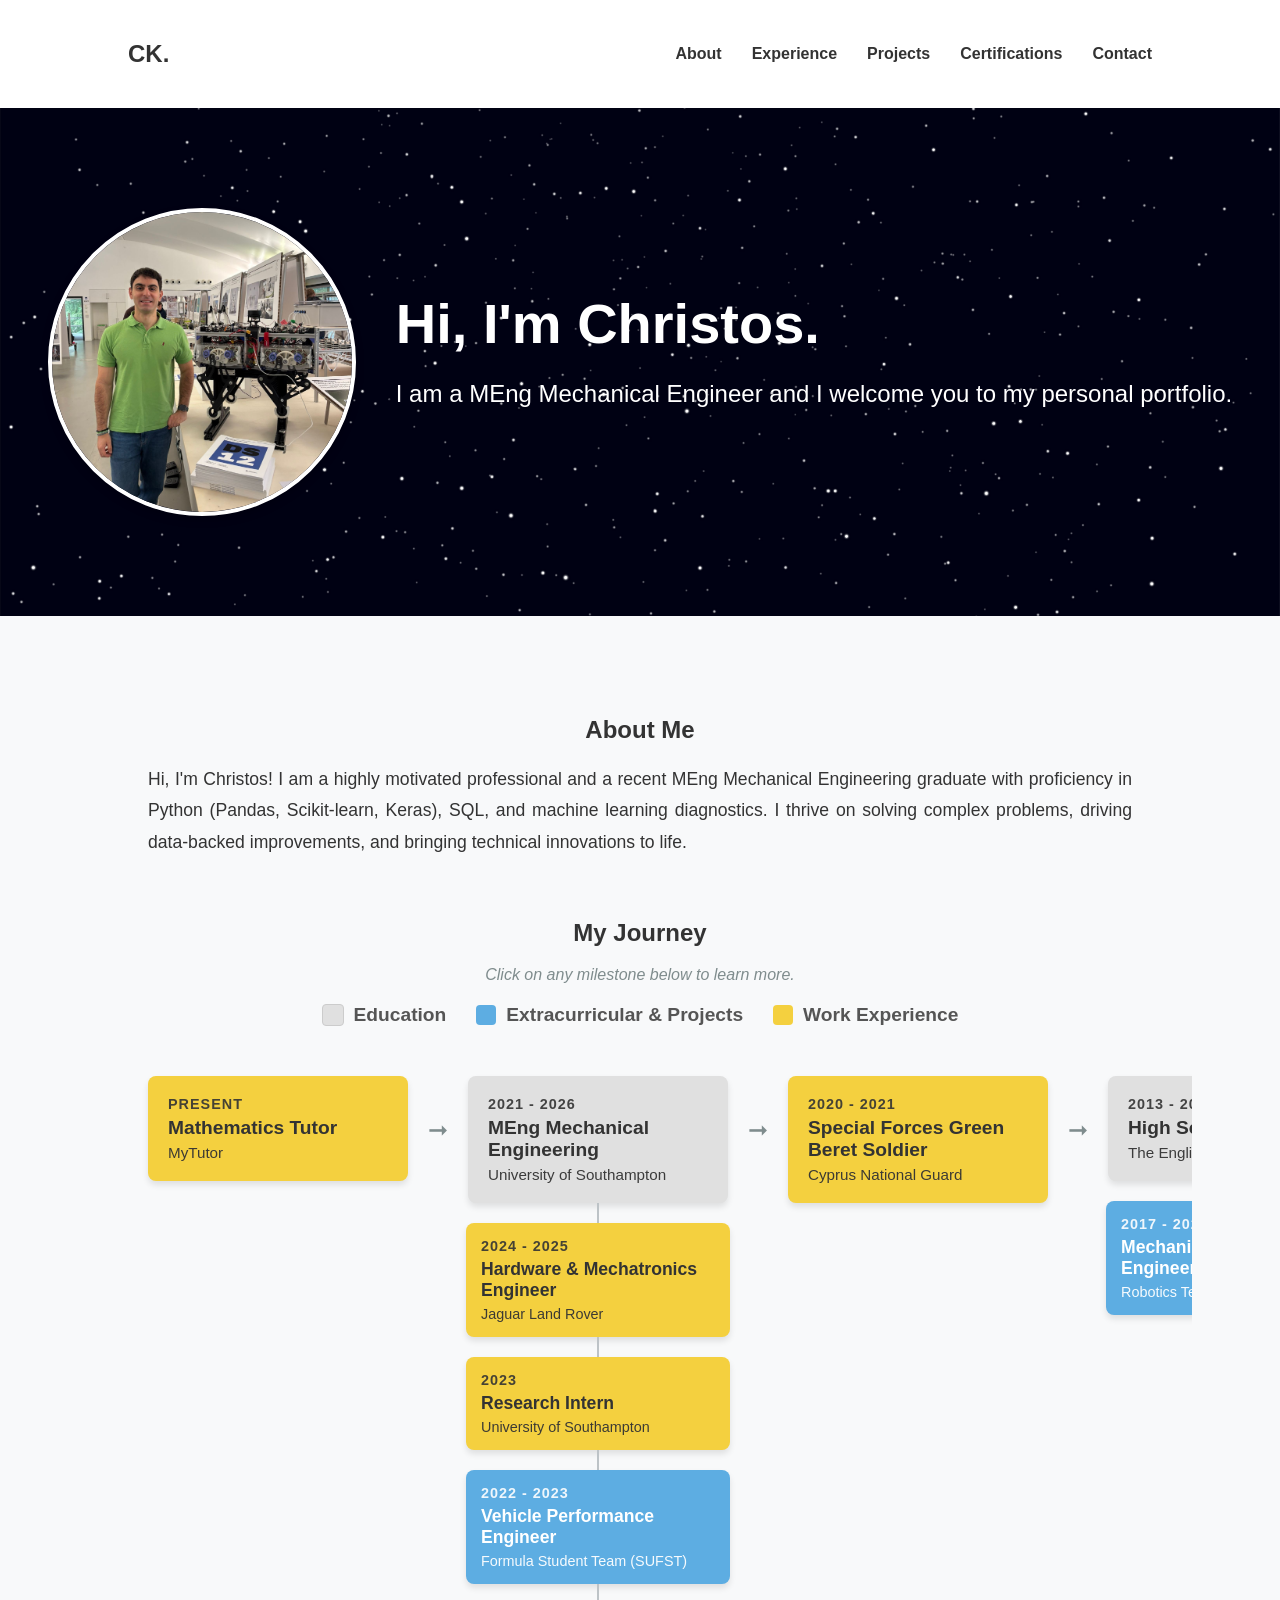
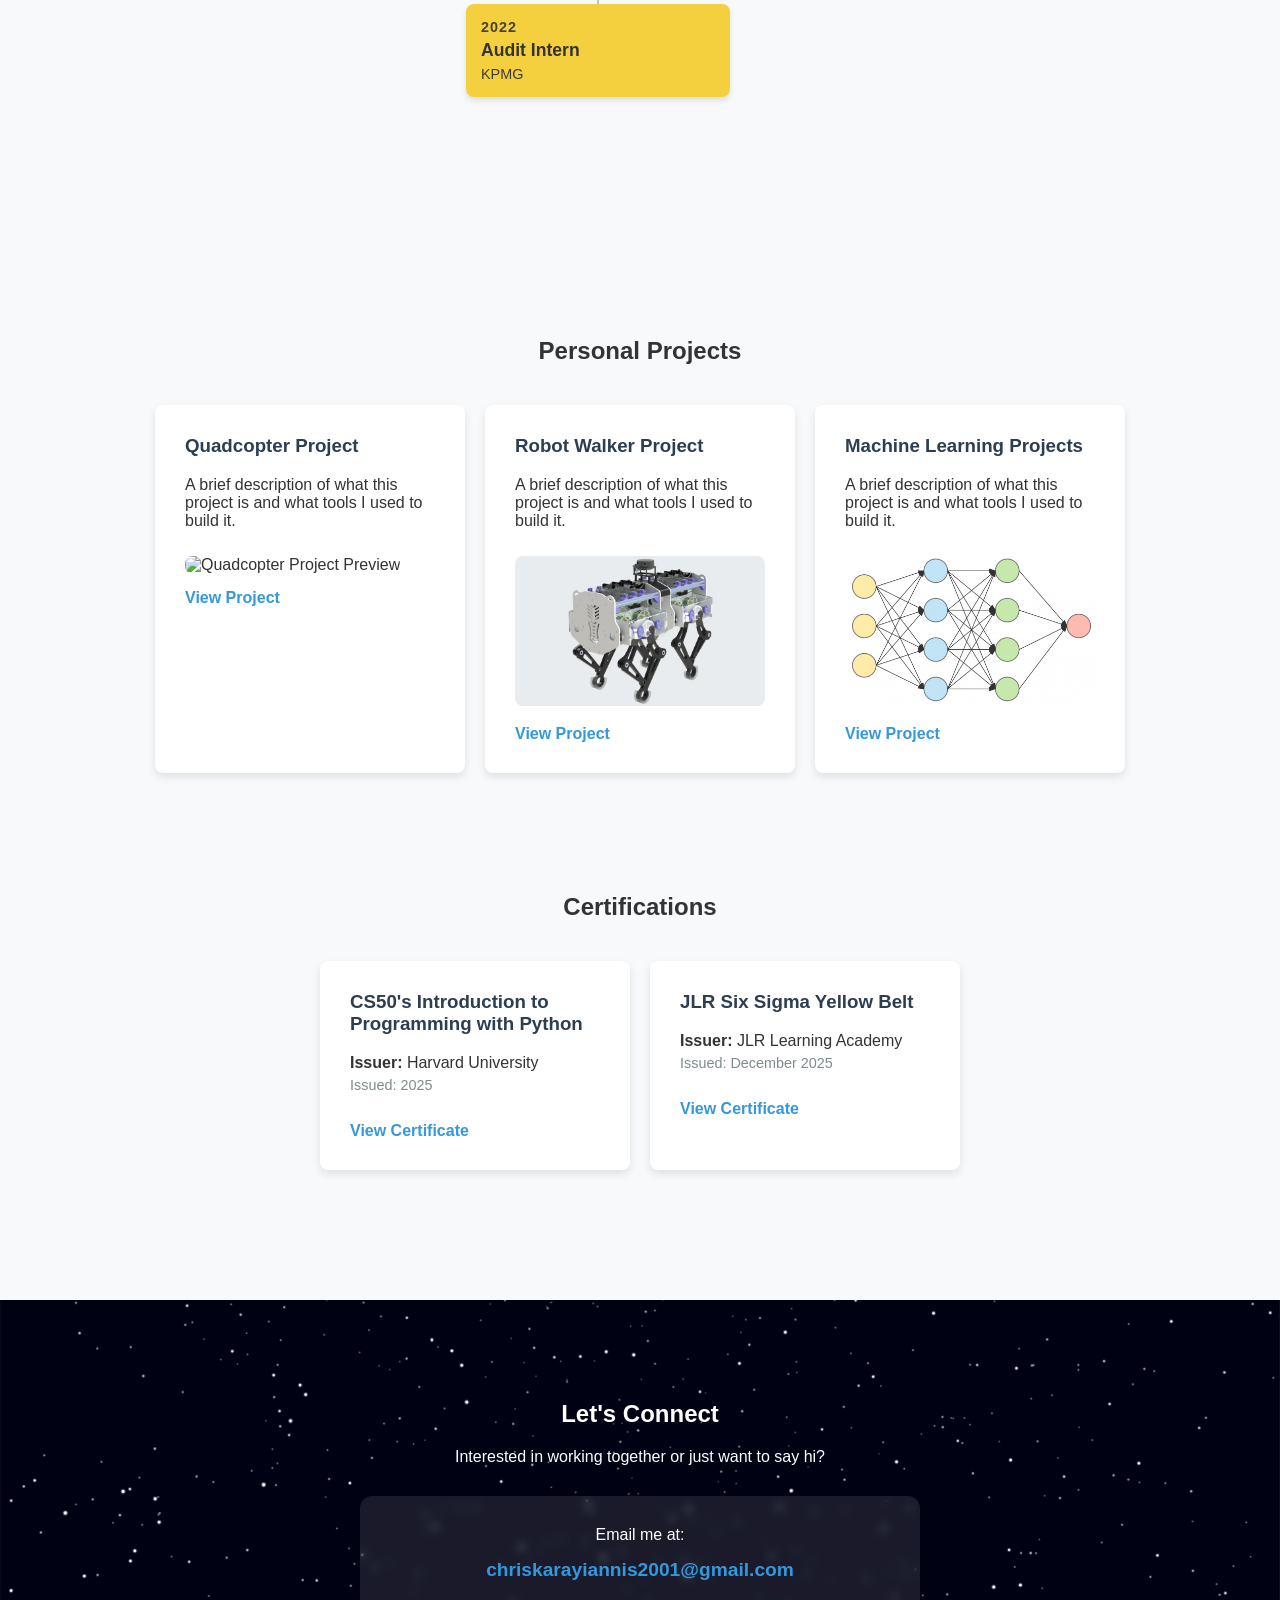
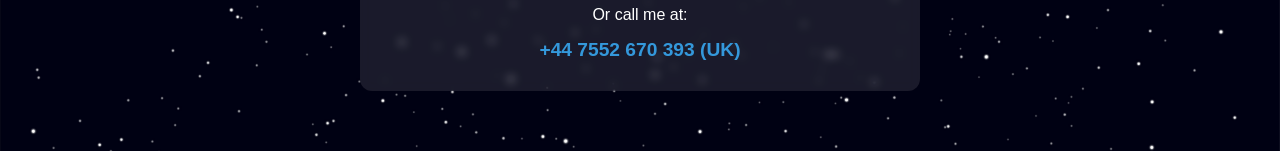
==== commit fc585a33: "m" ====
--- a/index.html
+++ b/index.html
@@ -57,7 +57,7 @@
             justify-content: center;
             gap: 30px;
             margin-top: 40px;
-            max-width: 1200px;
+            max-width: 1400px;
             margin-left: auto;
             margin-right: auto;
         }
@@ -69,7 +69,7 @@
             box-shadow: 0 15px 35px rgba(0, 0, 0, 0.15);
             text-align: left;
             flex: 1;
-            max-width: 800px;
+            max-width: 1300px;
             transition: all 0.4s ease;
             margin: 0;
             margin-left: auto;
@@ -127,7 +127,7 @@
 
         .detail-images-container {
             display: grid;
-            grid-template-columns: 1fr 1fr;
+            grid-template-columns: 1.3fr 1fr;
             gap: 20px;
             margin-top: 30px;
         }
@@ -525,10 +525,8 @@
             <div class="project-card">
                 <h3>Machine Learning Projects</h3>
                 <p>A brief description of what this project is and what tools I used to build it.</p>
-                <div
-                    style="width: 100%; height: 150px; border-radius: 8px; margin-top: 10px; background-color: #e9ecef; display: flex; align-items: center; justify-content: center; color: #adb5bd; font-style: italic;">
-                    No Preview
-                </div>
+                <img src="ML.jpg" alt="Machine Learning Projects Preview"
+                    style="width: 100%; height: 150px; object-fit: cover; border-radius: 8px; margin-top: 10px;">
                 <a href="project.html?id=3">View Project</a>
             </div>
         </div>
@@ -605,7 +603,7 @@
                 theme: 'edu',
                 title: 'MEng Mechanical Engineering @ Univ. of Southampton',
                 text: 'Predicted First Class. Dissertation focused on Gaussian Mixture Models (Python) through Machine Learning for Rolling Element Bearing fault diagnosis. Individual project utilized Convolutional Neural Networks (Python) for MNIST classification.',
-                images: ['FINAL POSTER-1.JPG', 'degree-1.jpg', 'degree-2.jpg', 'degree-3.jpg']
+                images: ['FINAL POSTER-1.JPG', 'degree-1.jpg', 'degree-2.jpg', 'degree-3.jpg', 'quadcopter-6.jpg']
             },
             'jlr': {
                 theme: 'work',
@@ -617,7 +615,7 @@
                 theme: 'work',
                 title: 'Research Intern @ Univ. of Southampton',
                 text: 'Improved fluid extraction efficiency using an MSLA 3D-printer and micro-needle technology. Conducted intensive fluid flow assessments to optimise the manufacturing process.',
-                images: []
+                images: ['3D-1.jpg', '3D-2.jpg', '3D-3.jpg', '3D-4.jpg', '3D-5.jpg']
             },
             'sufst': {
                 theme: 'extra',
@@ -635,7 +633,7 @@
                 theme: 'work',
                 title: 'Special Forces Green Beret @ Cyprus National Guard',
                 text: 'Directed 10+ high-intensity hikes for junior soldiers, showcasing strong time management and strategic planning under pressure in demanding environments.',
-                images: []
+                images: ['army-1.jpg', 'army-2.jpg', 'army-3.jpg', 'army-4.jpg']
             },
             'ftc': {
                 theme: 'extra',
@@ -718,15 +716,34 @@
 
             if (imgArray.length > 0) {
                 imgArray.forEach((imgSrc, index) => {
-                    // If there's an odd number of images, make the last one span both columns
-                    const isLastOnOwnRow = imgArray.length % 2 !== 0 && index === imgArray.length - 1;
-                    // Allow single-row images to grow naturally in height instead of forcing 210px
-                    const style = isLastOnOwnRow ? 'style="grid-column: span 2; height: auto; max-height: 700px; width: auto; max-width: 100%; justify-self: center; object-fit: contain;"' : '';
+                    let style = '';
+
+                    if (id === 'meng') {
+                        if (index === 0) {
+                            style = 'style="grid-column: 1; grid-row: 1 / span 2; height: 100%; width: 100%; object-fit: contain; background-color: rgba(255,255,255,0.4);"';
+                        } else if (index === 1) {
+                            style = 'style="grid-column: 2; grid-row: 1; height: 100%; width: 100%; object-fit: cover;"';
+                        } else if (index === 2) {
+                            style = 'style="grid-column: 2; grid-row: 2; height: 100%; width: 100%; object-fit: cover;"';
+                        } else if (index === 3) {
+                            style = 'style="grid-column: 2; grid-row: 3; height: 100%; width: 100%; object-fit: cover;"';
+                        } else if (index === 4) {
+                            style = 'style="grid-column: 1; grid-row: 3; height: 100%; width: 100%; object-fit: cover;"';
+                        }
+                    } else if (id === 'army') {
+                        // Make Army section images much taller
+                        const isLastOnOwnRow = imgArray.length % 2 !== 0 && index === imgArray.length - 1;
+                        style = isLastOnOwnRow ? 'style="grid-column: span 2; height: 400px; width: auto; max-width: 100%; justify-self: center; object-fit: cover;"' : 'style="height: 400px; width: 100%; object-fit: cover;"';
+                    } else {
+                        const isLastOnOwnRow = imgArray.length % 2 !== 0 && index === imgArray.length - 1;
+                        style = isLastOnOwnRow ? 'style="grid-column: span 2; height: auto; max-height: 700px; width: auto; max-width: 100%; justify-self: center; object-fit: contain;"' : '';
+                    }
+
                     imagesHTML += `<img src="${imgSrc}" class="detail-real-img" ${style} alt="Experience Image ${index + 1}" onclick="openLightbox(this.src)">`;
                 });
             } else {
-                imagesHTML += `<div class="detail-img-placeholder" style="background-color: ${activeTheme.imgBg}; color: ${activeTheme.text}; border-color: ${activeTheme.imgBorder};">[Picture 1]</div>`;
-                imagesHTML += `<div class="detail-img-placeholder" style="background-color: ${activeTheme.imgBg}; color: ${activeTheme.text}; border-color: ${activeTheme.imgBorder};">[Picture 2]</div>`;
+                // If there are no images (like for KPMG or SUFST), we render nothing instead of placeholders
+                imagesHTML = '';
             }
 
             imagesContainer.innerHTML = imagesHTML;
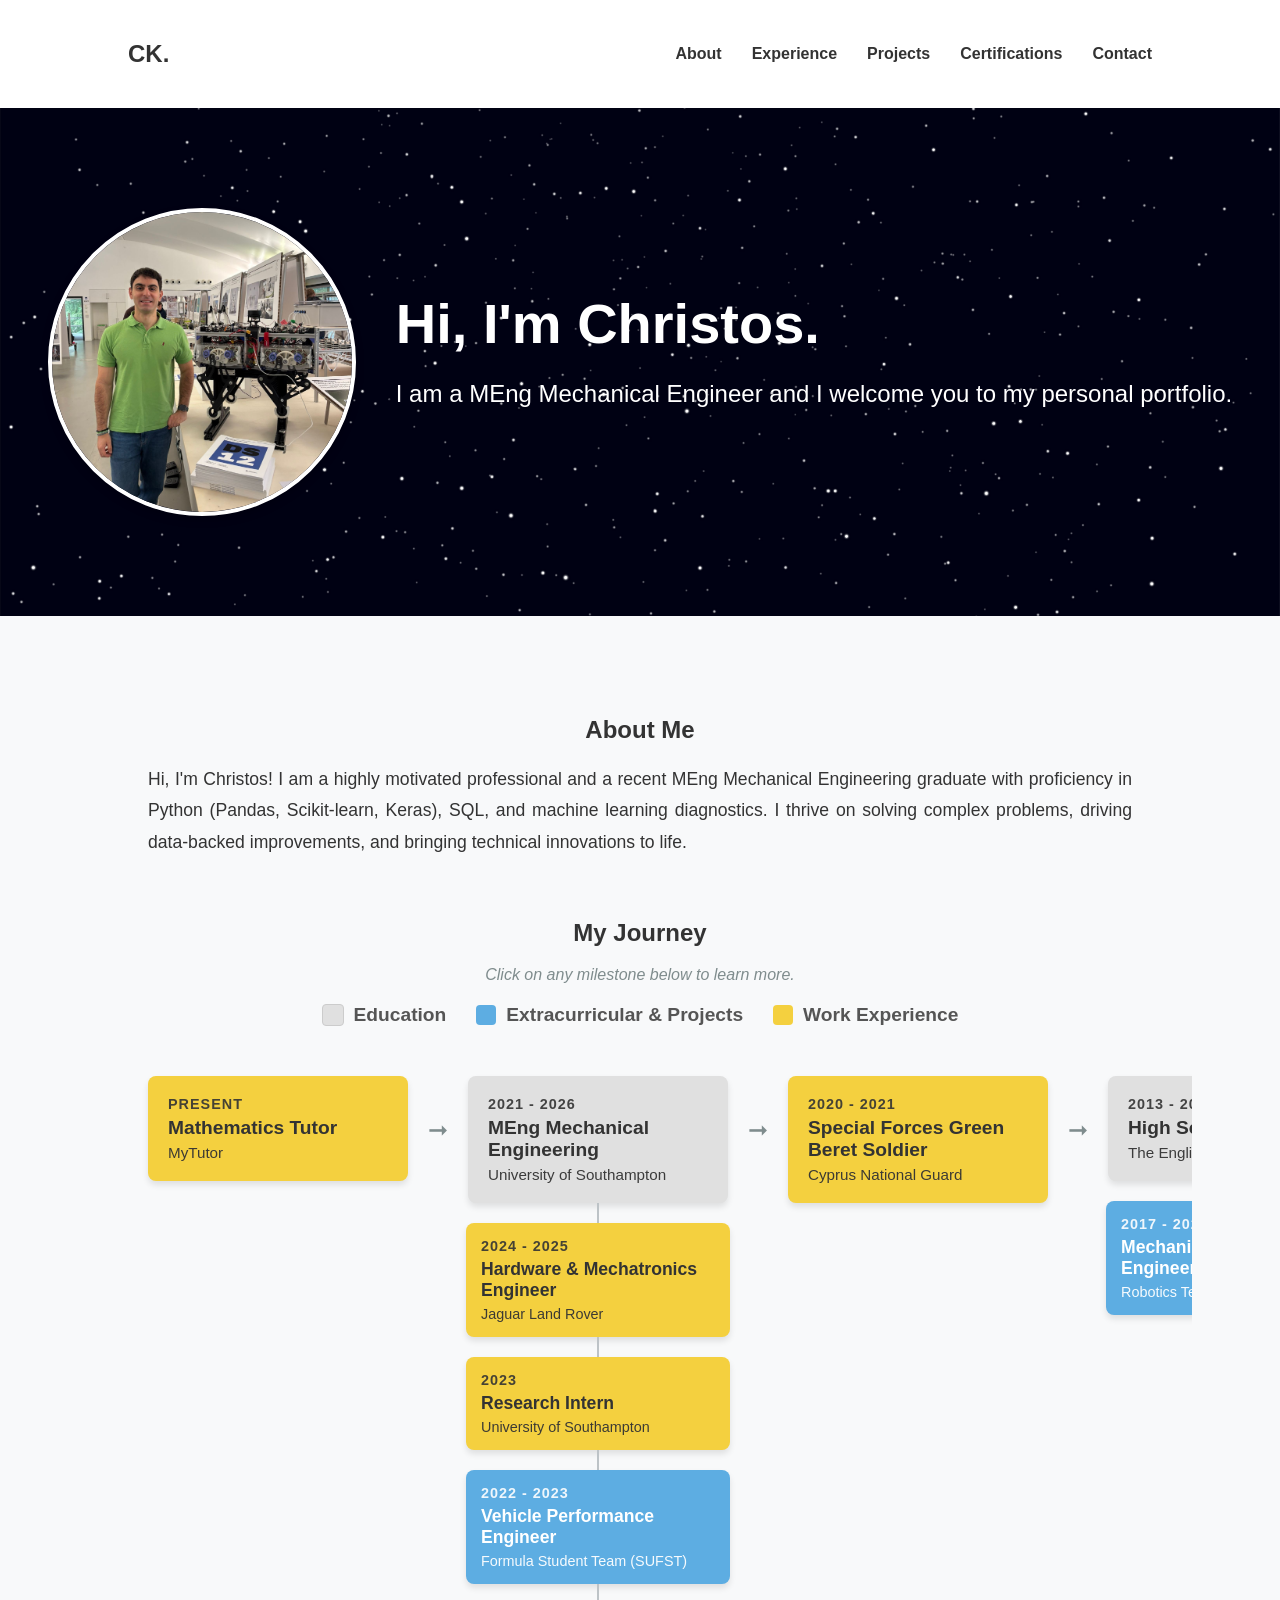
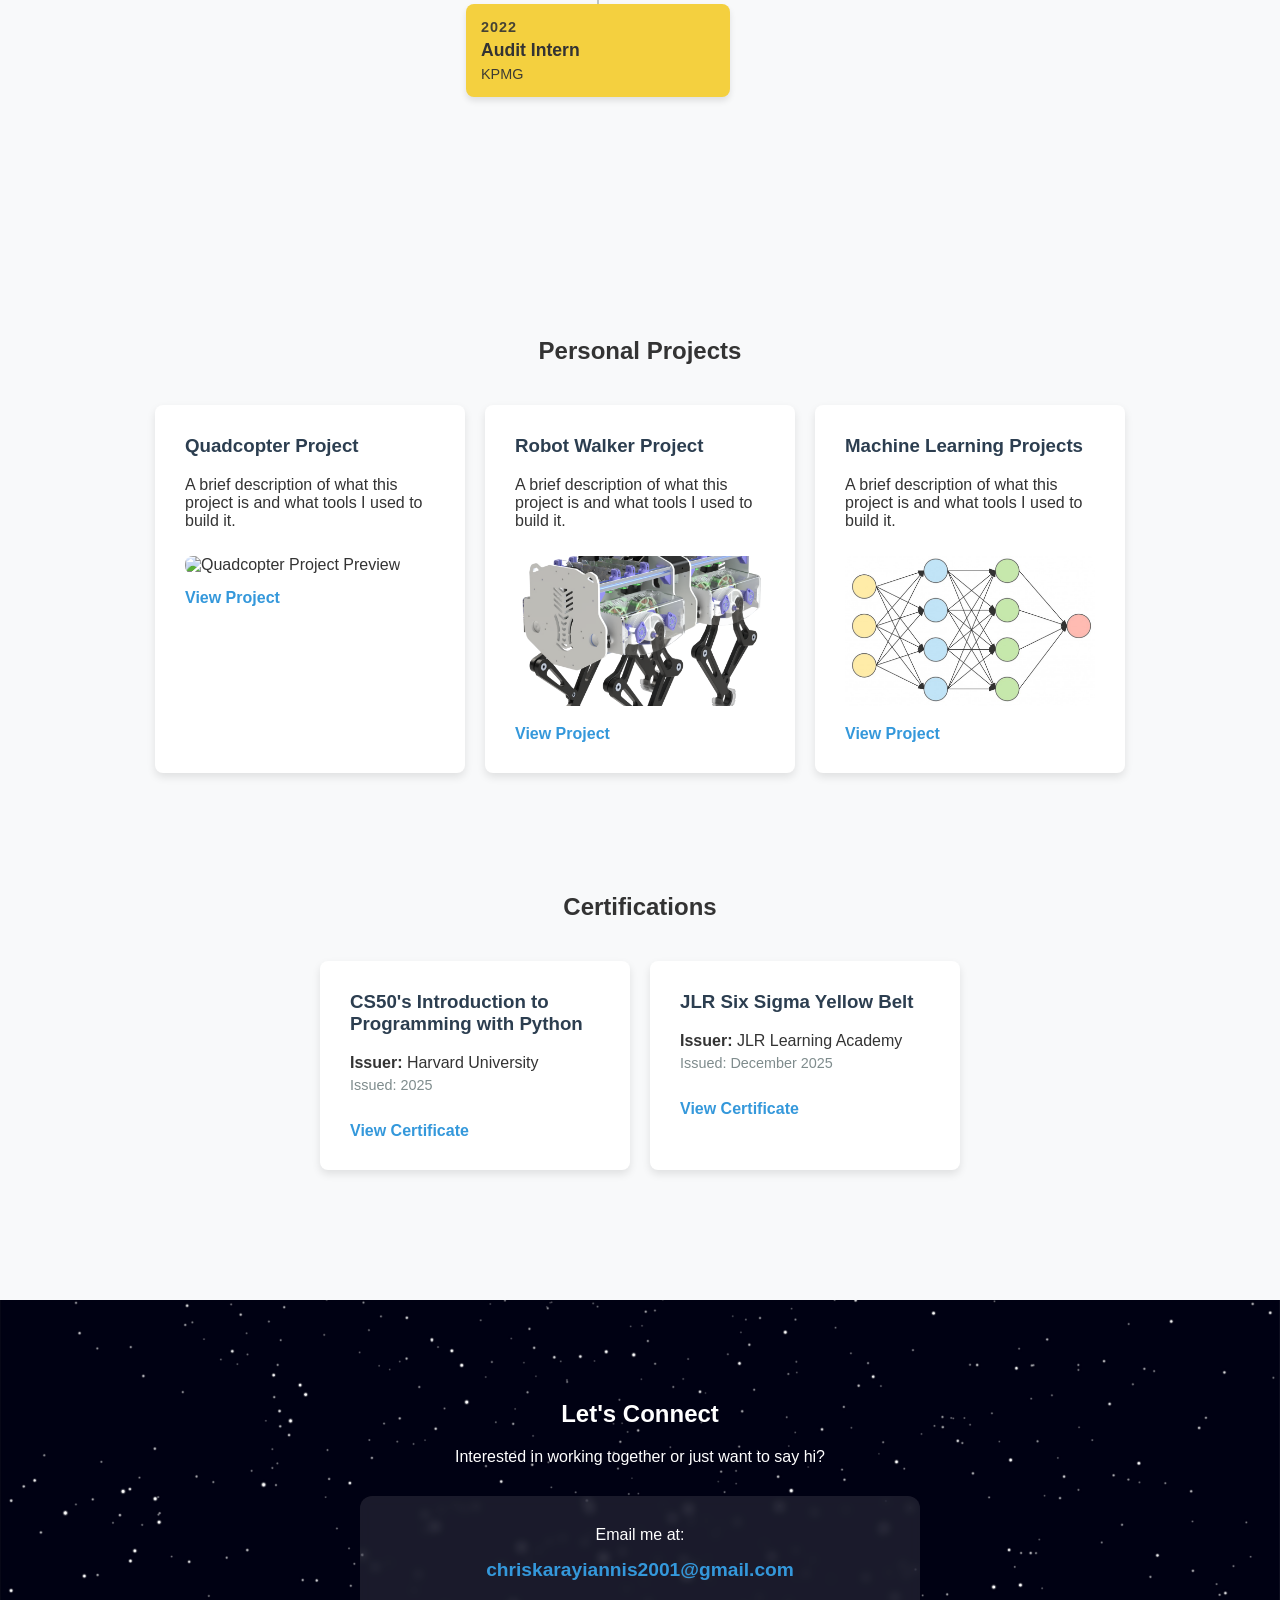
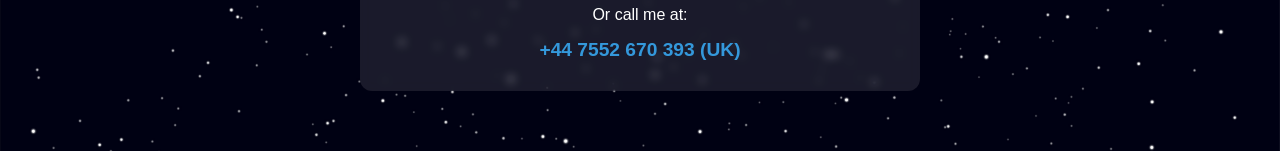
==== commit 1f351efe: "Update index.html" ====
--- a/index.html
+++ b/index.html
@@ -519,7 +519,7 @@
                 <h3>Robot Walker Project</h3>
                 <p>A brief description of what this project is and what tools I used to build it.</p>
                 <img src="RobotWalker-1.jpg" alt="Robot Walker Project Preview"
-                    style="width: 100%; height: 150px; object-fit: contain; background-color: #e9ecef; border-radius: 8px; margin-top: 10px;">
+                    style="width: 100%; height: 150px; object-fit: cover; border-radius: 8px; margin-top: 10px;">
                 <a href="project.html?id=2">View Project</a>
             </div>
             <div class="project-card">
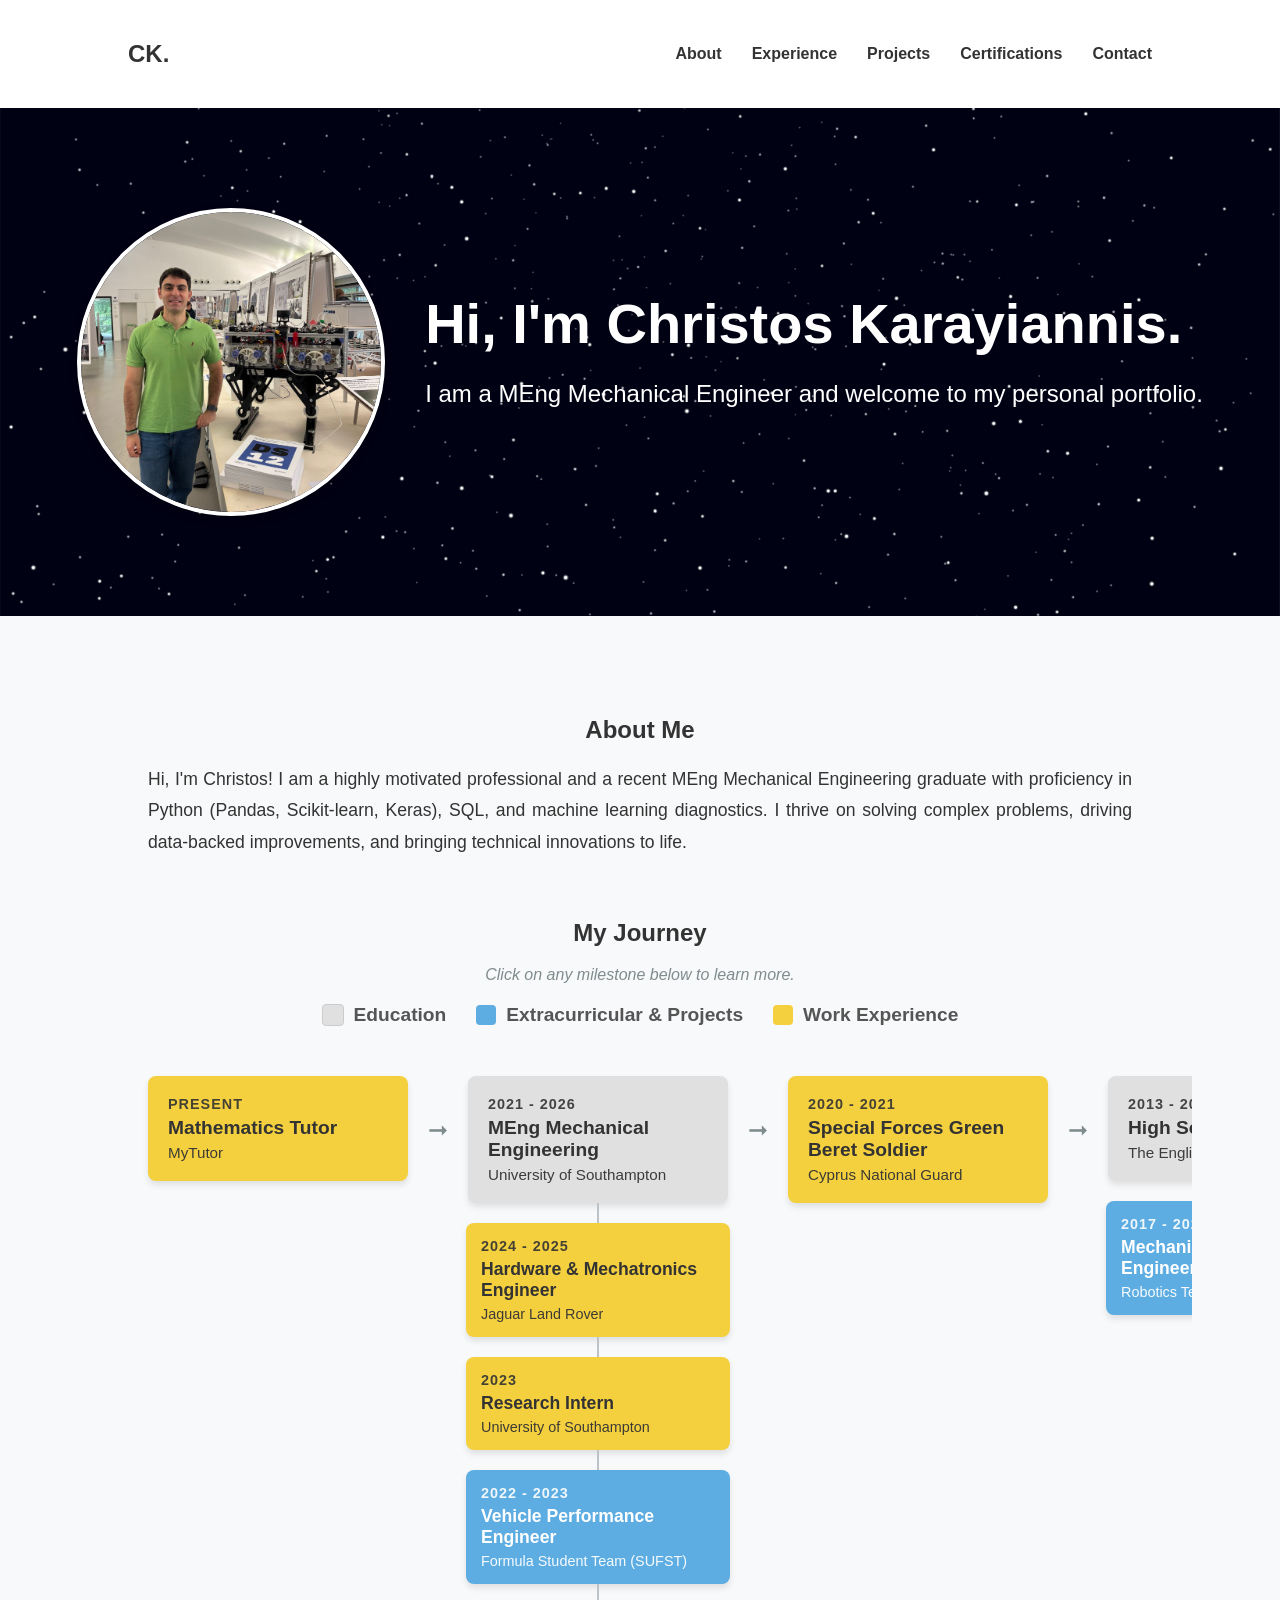
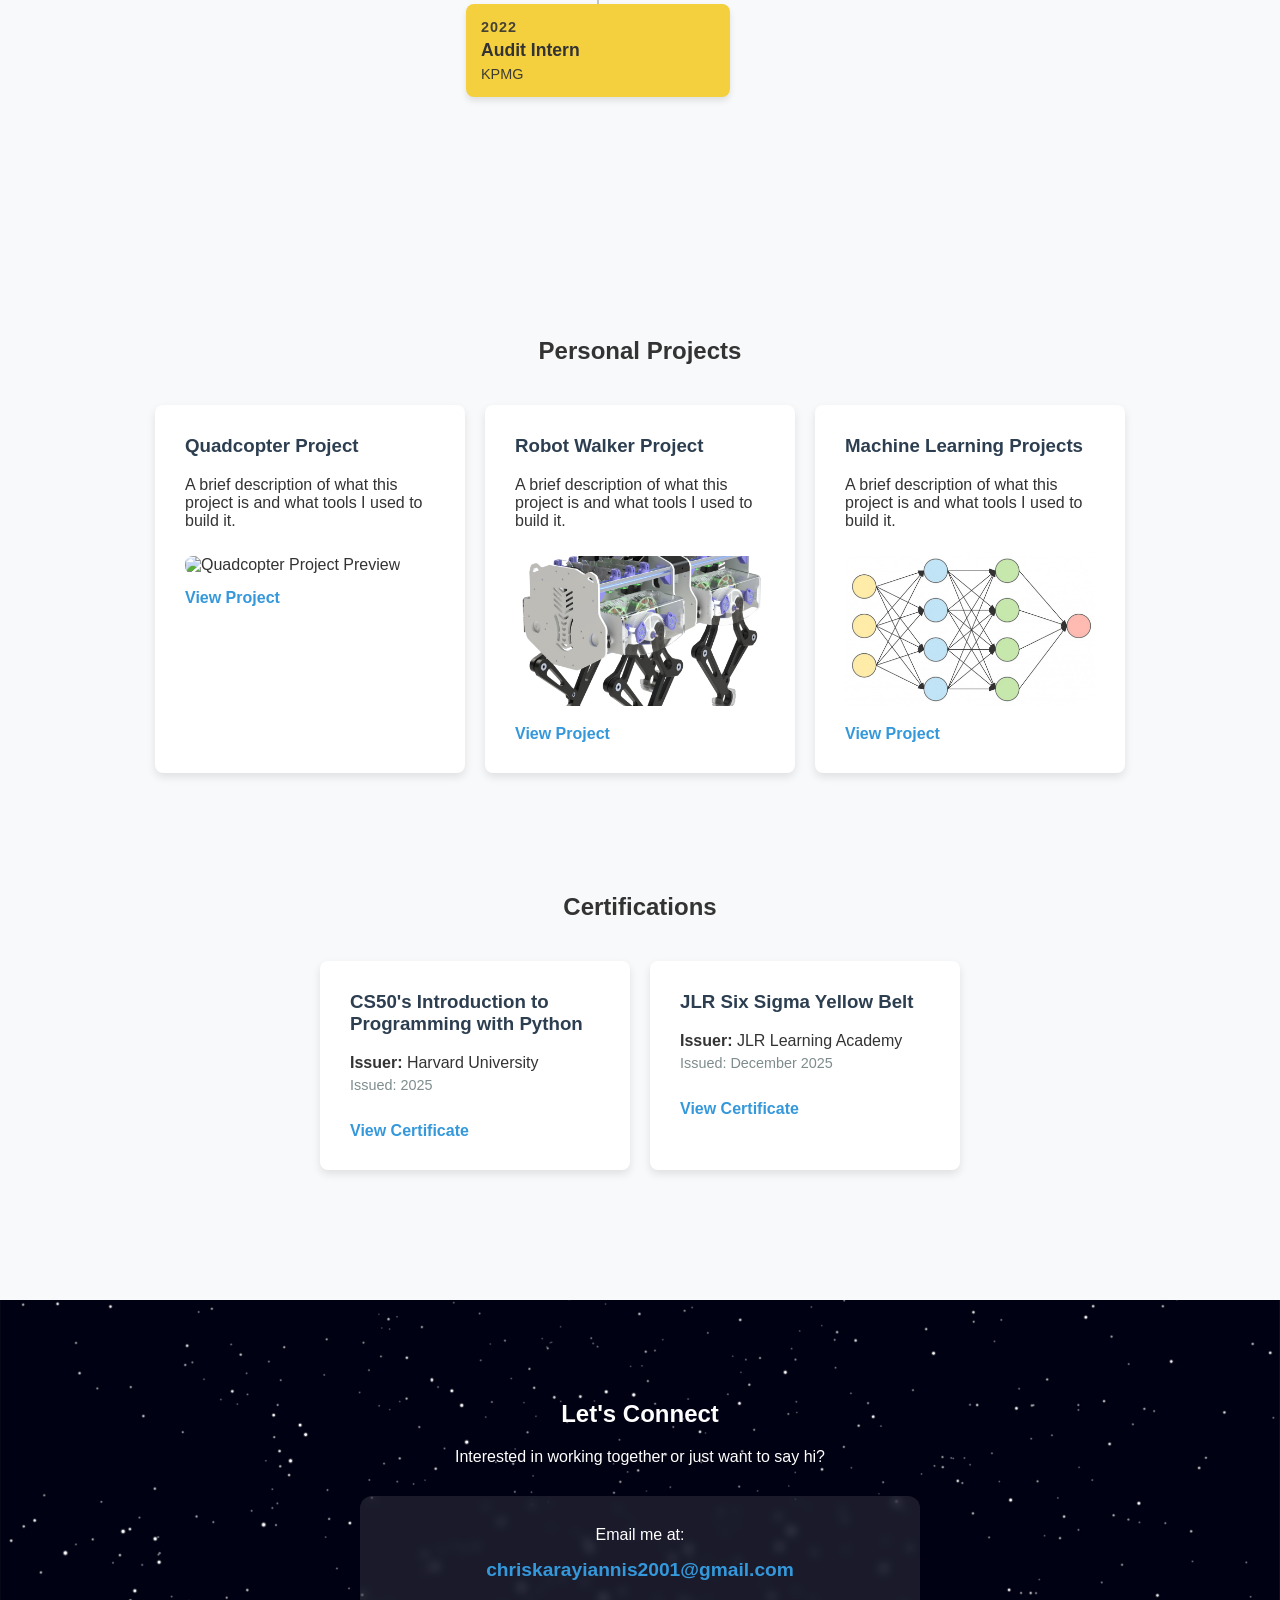
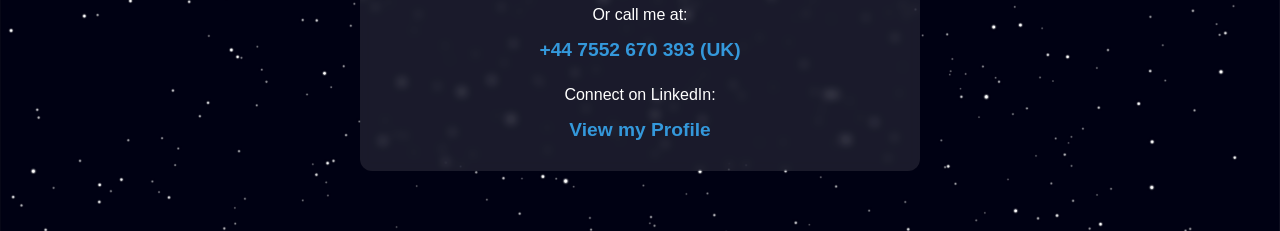
==== commit 99abd00b: "a" ====
--- a/index.html
+++ b/index.html
@@ -117,6 +117,14 @@
             font-size: 1.8em;
             margin-bottom: 15px;
             padding-right: 40px;
+        }
+
+        .detail-location {
+            font-size: 1.1em;
+            font-weight: bold;
+            opacity: 0.7;
+            margin-bottom: 25px;
+            margin-top: -10px;
         }
 
         .experience-details-box p {
@@ -329,6 +337,33 @@
             color: #bdc3c7;
         }
 
+        /* Lightbox Navigation */
+        .lightbox-nav {
+            position: absolute;
+            top: 50%;
+            transform: translateY(-50%);
+            font-size: 3em;
+            color: white;
+            cursor: pointer;
+            user-select: none;
+            padding: 10px 20px;
+            transition: background-color 0.2s ease;
+        }
+
+        .lightbox-nav:hover {
+            background-color: rgba(0, 0, 0, 0.3);
+        }
+
+        .prev {
+            left: 0;
+            border-radius: 0 8px 8px 0;
+        }
+
+        .next {
+            right: 0;
+            border-radius: 8px 0 0 8px;
+        }
+
         /* Contact Section Specific Styles */
         .contact-info-container {
             display: flex;
@@ -373,8 +408,8 @@
     <header>
         <img src="profile.jpg" alt="Christos Karayiannis" class="profile-pic">
         <div class="header-text">
-            <h1 class="hero-title">Hi, I'm Christos.</h1>
-            <p>I am a MEng Mechanical Engineer and I welcome you to my personal portfolio.</p>
+            <h1 class="hero-title">Hi, I'm Christos Karayiannis.</h1>
+            <p>I am a MEng Mechanical Engineer and welcome to my personal portfolio.</p>
         </div>
     </header>
 
@@ -496,6 +531,7 @@
             <div id="dynamic-details" class="experience-details-box">
                 <button class="close-btn" id="close-details-btn" onclick="closeDetails()">&times;</button>
                 <h3 id="detail-title">Role Title</h3>
+                <p id="detail-location" class="detail-location"></p>
                 <p id="detail-text">Role description goes here.</p>
                 <div id="detail-images" class="detail-images-container"></div>
             </div>
@@ -565,12 +601,18 @@
 
             <p style="margin: 0; margin-top: 10px;">Or call me at:</p>
             <a href="tel:+447552670393" class="contact-link">+44 7552 670 393 (UK)</a>
+
+            <p style="margin: 0; margin-top: 10px;">Connect on LinkedIn:</p>
+            <a href="https://www.linkedin.com/in/christos-karayiannis/" target="_blank" rel="noopener noreferrer"
+                class="contact-link">View my Profile</a>
         </div>
     </section>
 
-    <div id="lightbox" class="lightbox-modal" onclick="closeLightbox()">
-        <span class="lightbox-close">&times;</span>
+    <div id="lightbox" class="lightbox-modal">
+        <span class="lightbox-close" onclick="closeLightbox()">&times;</span>
+        <span id="lightbox-prev" class="lightbox-nav prev" onclick="changeImage(-1)">&#10094;</span>
         <img class="lightbox-content" id="lightbox-img" src="" alt="Expanded View">
+        <span id="lightbox-next" class="lightbox-nav next" onclick="changeImage(1)">&#10095;</span>
     </div>
 
     <script>
@@ -596,74 +638,92 @@
             'tutor': {
                 theme: 'work',
                 title: 'Mathematics Tutor @ MyTutor',
+                location: 'United Kingdom',
                 text: 'Delivered more than 400 lessons, earning a perfect 5-star rating across student reviews. Improved student exam scores by 15% through targeted interventions and root-cause analysis of student struggles.',
                 images: ['Mytutor-0.jpg', 'Mytutor-1.jpg', 'Mytutor-2.jpg', 'Mytutor-3.jpg', 'Mytutor-4.jpg']
             },
             'meng': {
                 theme: 'edu',
                 title: 'MEng Mechanical Engineering @ Univ. of Southampton',
+                location: 'United Kingdom',
                 text: 'Predicted First Class. Dissertation focused on Gaussian Mixture Models (Python) through Machine Learning for Rolling Element Bearing fault diagnosis. Individual project utilized Convolutional Neural Networks (Python) for MNIST classification.',
                 images: ['FINAL POSTER-1.JPG', 'degree-1.jpg', 'degree-2.jpg', 'degree-3.jpg', 'quadcopter-6.jpg']
             },
             'jlr': {
                 theme: 'work',
                 title: 'Hardware & Mechatronics Engineer @ Jaguar Land Rover',
+                location: 'United Kingdom',
                 text: 'Presented data-backed conclusions to 50+ stakeholders and eliminated redundant requirements via Excel statistical analysis. Streamlined Agile task management in Jira and implemented Six Sigma DMAIC techniques, reducing turnaround time by 2 days.',
                 images: ['JLR-1.jpg', 'JLR-2.jpg', 'JLR-3.jpg', 'JLR-4.jpg', 'JLR-5.jpg', 'JLR-6.jpg']
             },
             'research': {
                 theme: 'work',
                 title: 'Research Intern @ Univ. of Southampton',
+                location: 'United Kingdom',
                 text: 'Improved fluid extraction efficiency using an MSLA 3D-printer and micro-needle technology. Conducted intensive fluid flow assessments to optimise the manufacturing process.',
                 images: ['3D-1.jpg', '3D-2.jpg', '3D-3.jpg', '3D-4.jpg', '3D-5.jpg']
             },
             'sufst': {
                 theme: 'extra',
                 title: 'Vehicle Performance Engineer @ SUFST',
+                location: 'United Kingdom',
                 text: 'Designed 3 iterations of a slip angle sensor for the Formula Student car, providing key insights into vehicle dynamics. Generated real-time data from 15+ test laps to guide optimisation.',
                 images: []
             },
             'kpmg': {
                 theme: 'work',
                 title: 'Audit Intern @ KPMG',
+                location: 'Nicosia, Cyprus',
                 text: 'Reviewed over 30 client financial statements, identifying and resolving discrepancies with strong attention to detail. Eliminated 2 hours of weekly manual work by optimising Excel-based financial reporting.',
                 images: []
             },
             'army': {
                 theme: 'work',
                 title: 'Special Forces Green Beret @ Cyprus National Guard',
+                location: 'Nicosia, Cyprus',
                 text: 'Directed 10+ high-intensity hikes for junior soldiers, showcasing strong time management and strategic planning under pressure in demanding environments.',
                 images: ['army-1.jpg', 'army-2.jpg', 'army-3.jpg', 'army-4.jpg']
             },
             'ftc': {
                 theme: 'extra',
                 title: 'Mechanical Design Engineer @ Robotics Team (FTC)',
+                location: 'Barcelona, Spain and Detroit, Michigan, USA',
                 text: 'Secured the prestigious Inspire Award and reached the top 20% internationally by achieving demanding team goals. Mentored refugees in STEM concepts to foster an inclusive learning environment.',
                 images: ['Robotics-1.jpg', 'Robotics-2.jpg', 'Robotics-3.jpg', 'Robotics-4.jpg']
             },
             'alevels': {
                 theme: 'edu',
                 title: 'High School Diploma @ The English School of Nicosia',
+                location: 'Nicosia, Cyprus',
                 text: 'Achieved outstanding results including Mathematics (A*), Further Mathematics (A), Physics (A), and Modern Greek (A).',
                 images: ['HighSchool Apolytirion.jpg']
             }
         };
 
         const themes = {
-            'edu': { bg: 'linear-gradient(135deg, #e0e0e0, #f5f5f5)', text: '#333333', imgBg: 'rgba(255, 255, 255, 0.6)', imgBorder: 'rgba(0, 0, 0, 0.2)', closeBtn: '#333' },
-            'extra': { bg: 'linear-gradient(135deg, #5dade2, #2980b9)', text: '#ffffff', imgBg: 'rgba(255, 255, 255, 0.15)', imgBorder: 'rgba(255, 255, 255, 0.4)', closeBtn: '#fff' },
-            'work': { bg: 'linear-gradient(135deg, #f4d03f, #f1c40f)', text: '#333333', imgBg: 'rgba(255, 255, 255, 0.5)', imgBorder: 'rgba(0, 0, 0, 0.2)', closeBtn: '#333' }
+            'edu': { bg: 'linear-gradient(135deg, #e0e0e0, #f5f5f5)', text: '#333333', location: 'rgba(51, 51, 51, 0.7)', imgBg: 'rgba(255, 255, 255, 0.6)', imgBorder: 'rgba(0, 0, 0, 0.2)', closeBtn: '#333' },
+            'extra': { bg: 'linear-gradient(135deg, #5dade2, #2980b9)', text: '#ffffff', location: 'rgba(255, 255, 255, 0.7)', imgBg: 'rgba(255, 255, 255, 0.15)', imgBorder: 'rgba(255, 255, 255, 0.4)', closeBtn: '#fff' },
+            'work': { bg: 'linear-gradient(135deg, #f4d03f, #f1c40f)', text: '#333333', location: 'rgba(51, 51, 51, 0.7)', imgBg: 'rgba(255, 255, 255, 0.5)', imgBorder: 'rgba(0, 0, 0, 0.2)', closeBtn: '#333' }
         };
 
         const timelineOrder = ['tutor', 'meng', 'jlr', 'research', 'sufst', 'kpmg', 'army', 'ftc', 'alevels'];
         let activeBoxId = null;
-
-        function openLightbox(imgSrc) {
+        let currentGalleryImages = [];
+        let currentImageIndex = -1;
+
+        // FIXED: Asking for 'imgElement' directly to get exact relative path
+        function openLightbox(imgElement) {
+            const imgSrc = imgElement.getAttribute('src');
             const lightbox = document.getElementById('lightbox');
             const lightboxImg = document.getElementById('lightbox-img');
+
+            currentImageIndex = currentGalleryImages.indexOf(imgSrc);
+            if (currentImageIndex === -1) return;
+
             lightboxImg.src = imgSrc;
             lightbox.classList.add('show');
             document.body.style.overflow = 'hidden';
+            updateLightboxNav();
         }
 
         function closeLightbox() {
@@ -672,6 +732,32 @@
             document.body.style.overflow = 'auto';
         }
 
+        function changeImage(direction) {
+            event.stopPropagation(); // Prevent background click from closing
+            currentImageIndex += direction;
+
+            if (currentImageIndex < 0) {
+                currentImageIndex = currentGalleryImages.length - 1;
+            } else if (currentImageIndex >= currentGalleryImages.length) {
+                currentImageIndex = 0;
+            }
+
+            document.getElementById('lightbox-img').src = currentGalleryImages[currentImageIndex];
+            updateLightboxNav();
+        }
+
+        function updateLightboxNav() {
+            const prevBtn = document.getElementById('lightbox-prev');
+            const nextBtn = document.getElementById('lightbox-next');
+            if (currentGalleryImages.length <= 1) {
+                prevBtn.style.display = 'none';
+                nextBtn.style.display = 'none';
+            } else {
+                prevBtn.style.display = 'block';
+                nextBtn.style.display = 'block';
+            }
+        }
+
         function closeDetails() {
             const detailsBox = document.getElementById('dynamic-details');
             const prevCard = document.getElementById('prev-card-side');
@@ -698,21 +784,25 @@
             const prevCard = document.getElementById('prev-card-side');
             const nextCard = document.getElementById('next-card-side');
             const titleElement = document.getElementById('detail-title');
+            const locationElement = document.getElementById('detail-location');
             const textElement = document.getElementById('detail-text');
             const imagesContainer = document.getElementById('detail-images');
             const closeBtn = document.getElementById('close-details-btn');
 
             titleElement.innerText = data.title;
+            locationElement.innerText = data.location;
             textElement.innerText = data.text;
 
             detailsBox.style.background = activeTheme.bg;
             detailsBox.style.color = activeTheme.text;
             titleElement.style.color = activeTheme.text;
+            locationElement.style.color = activeTheme.location;
             textElement.style.color = activeTheme.text;
             closeBtn.style.color = activeTheme.closeBtn;
 
             let imagesHTML = '';
             const imgArray = data.images || [];
+            currentGalleryImages = [...imgArray];
 
             if (imgArray.length > 0) {
                 imgArray.forEach((imgSrc, index) => {
@@ -731,7 +821,6 @@
                             style = 'style="grid-column: 1; grid-row: 3; height: 100%; width: 100%; object-fit: cover;"';
                         }
                     } else if (id === 'army') {
-                        // Make Army section images much taller
                         const isLastOnOwnRow = imgArray.length % 2 !== 0 && index === imgArray.length - 1;
                         style = isLastOnOwnRow ? 'style="grid-column: span 2; height: 400px; width: auto; max-width: 100%; justify-self: center; object-fit: cover;"' : 'style="height: 400px; width: 100%; object-fit: cover;"';
                     } else {
@@ -739,10 +828,10 @@
                         style = isLastOnOwnRow ? 'style="grid-column: span 2; height: auto; max-height: 700px; width: auto; max-width: 100%; justify-self: center; object-fit: contain;"' : '';
                     }
 
-                    imagesHTML += `<img src="${imgSrc}" class="detail-real-img" ${style} alt="Experience Image ${index + 1}" onclick="openLightbox(this.src)">`;
+                    // FIXED: Passed "this" instead of "this.src"
+                    imagesHTML += `<img src="${imgSrc}" class="detail-real-img" ${style} alt="Experience Image ${index + 1}" onclick="openLightbox(this)">`;
                 });
             } else {
-                // If there are no images (like for KPMG or SUFST), we render nothing instead of placeholders
                 imagesHTML = '';
             }
 
@@ -792,6 +881,13 @@
 
             detailsBox.scrollIntoView({ behavior: 'smooth', block: 'nearest' });
         }
+
+        // Close lightbox with background click
+        document.getElementById('lightbox').addEventListener('click', (e) => {
+            if (e.target === e.currentTarget) {
+                closeLightbox();
+            }
+        });
     </script>
 
 </body>
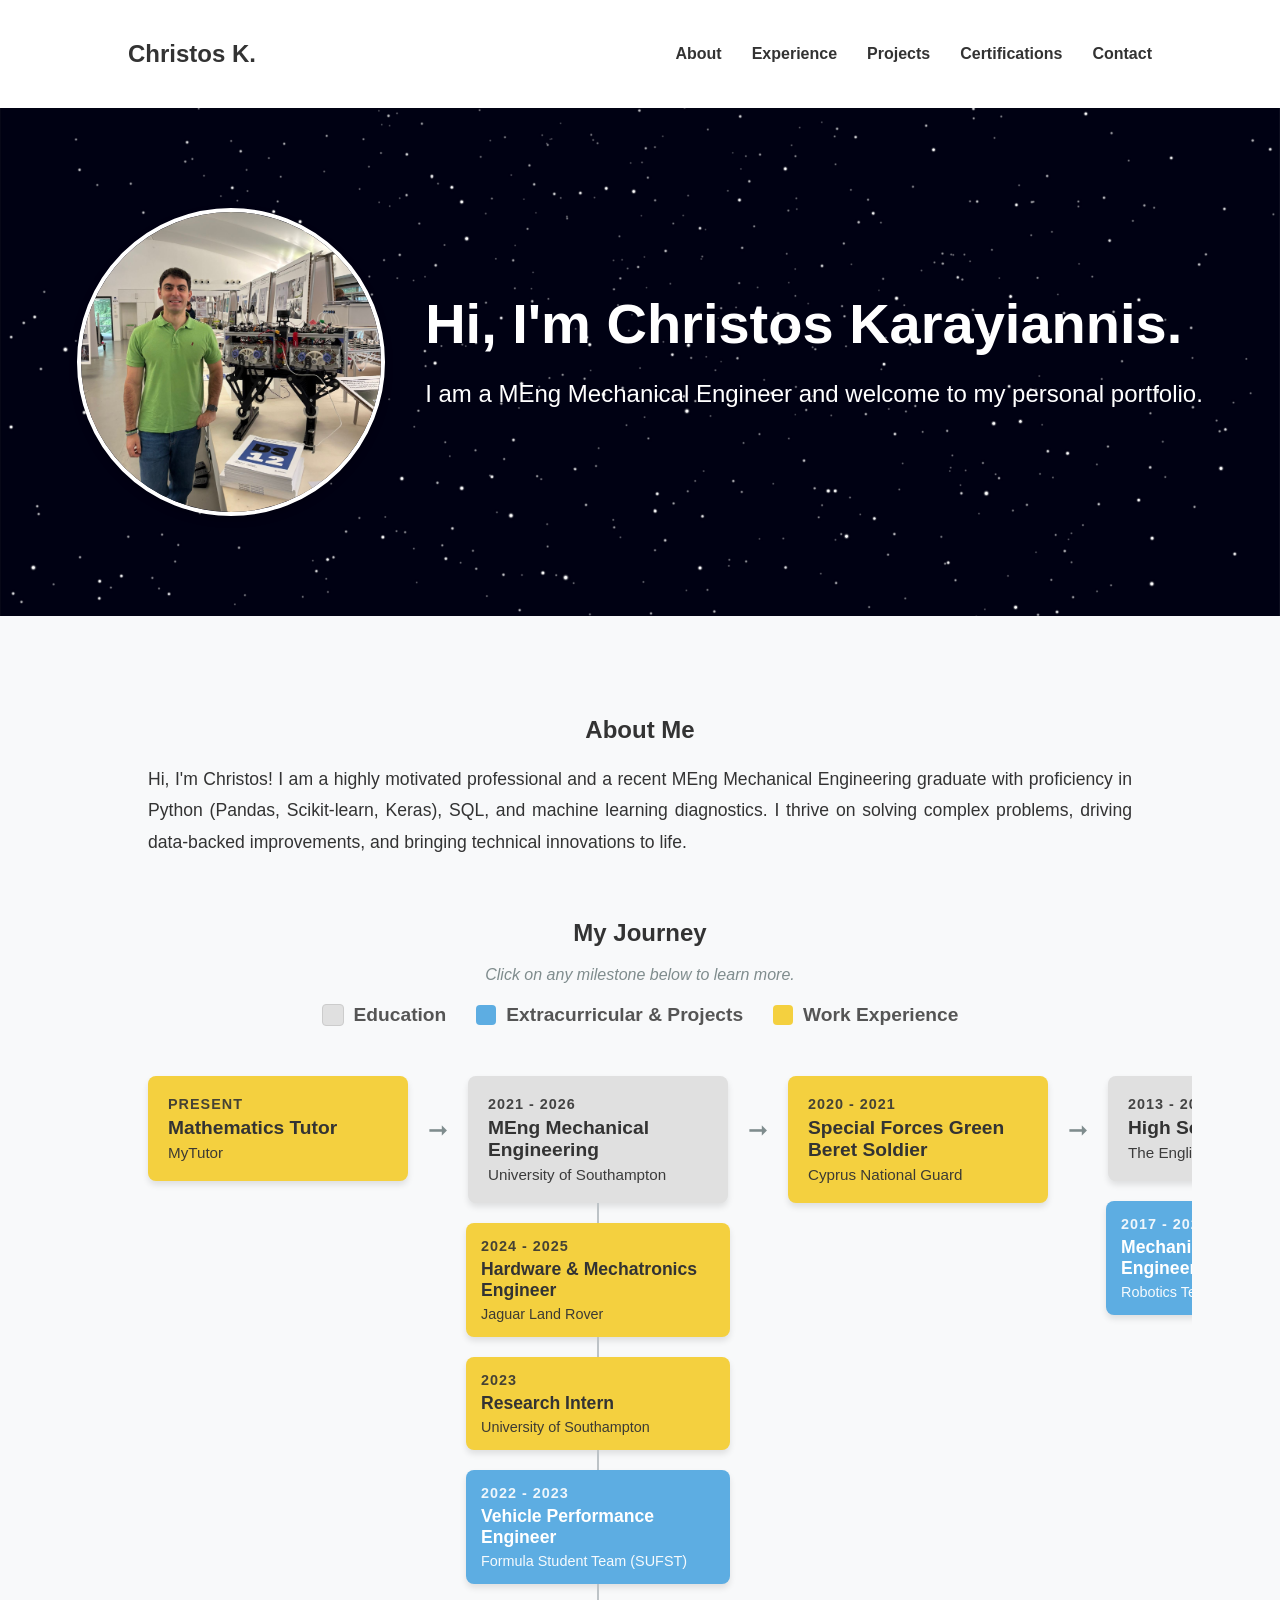
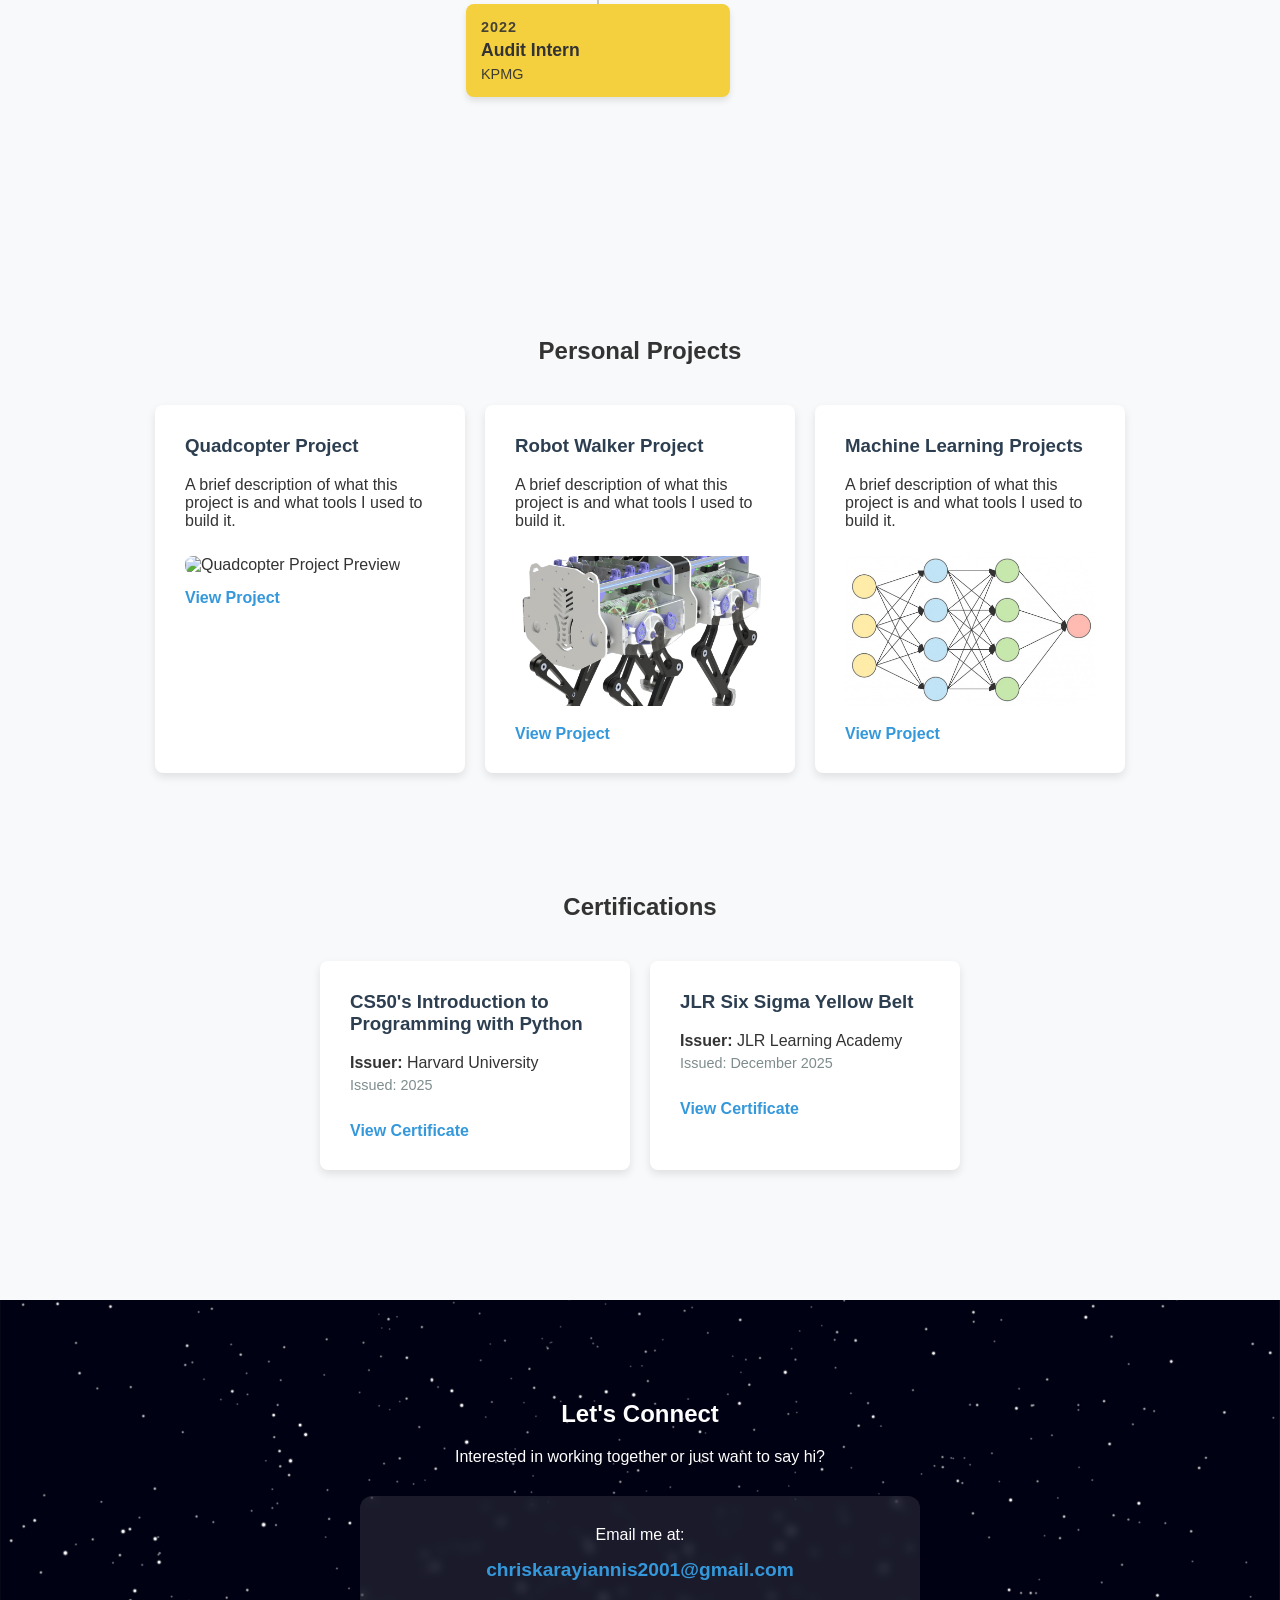
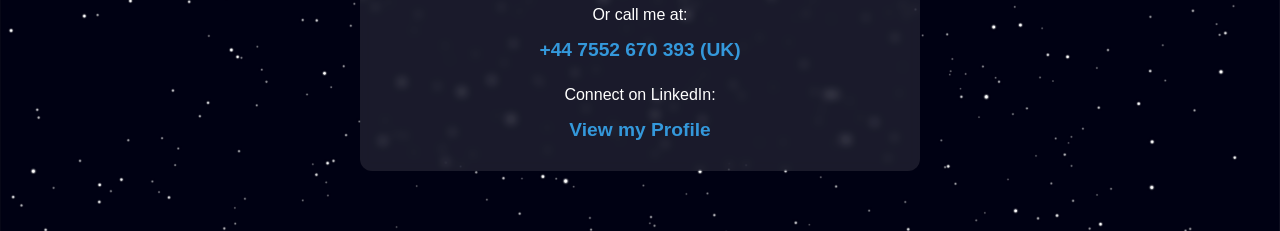
==== commit f9703d51: "m" ====
--- a/index.html
+++ b/index.html
@@ -395,7 +395,7 @@
 <body>
 
     <nav>
-        <h2>CK.</h2>
+        <h2>Christos K.</h2>
         <ul>
             <li><a href="#about">About</a></li>
             <li><a href="#experience">Experience</a></li>
